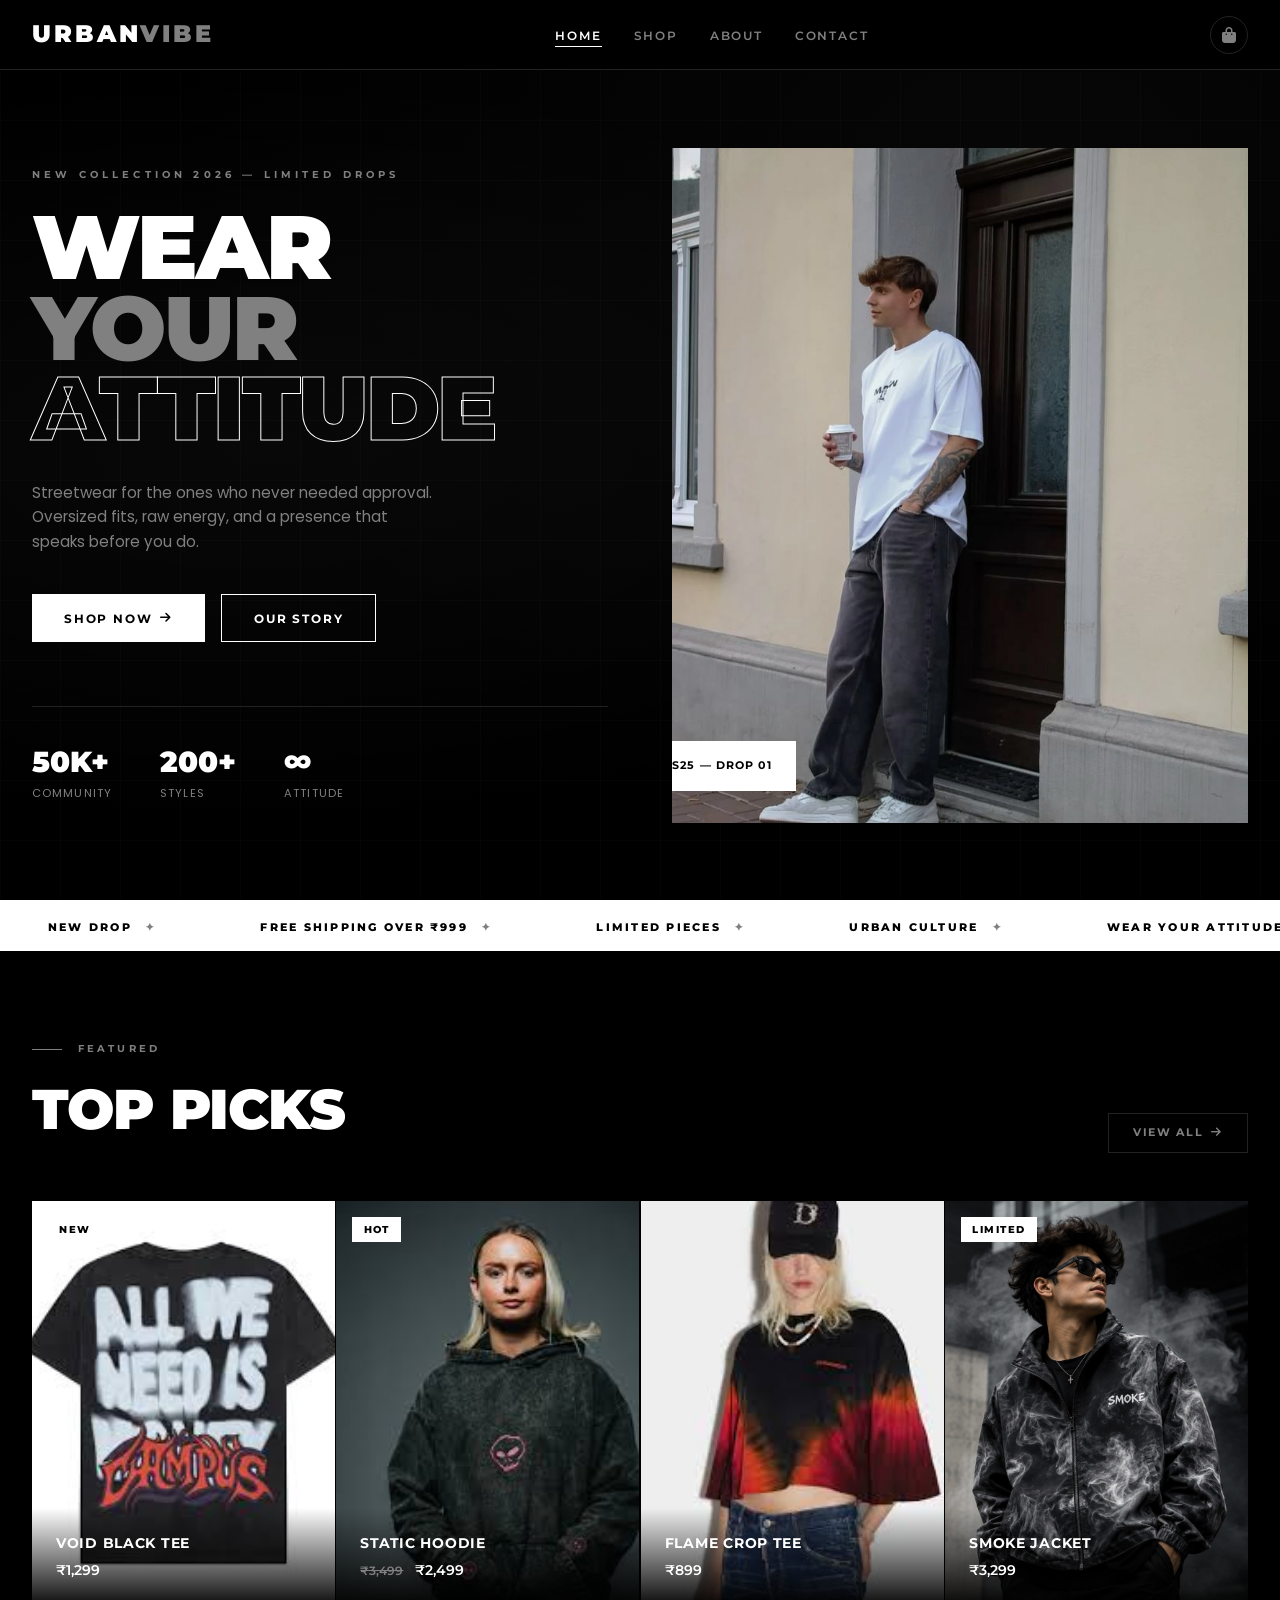
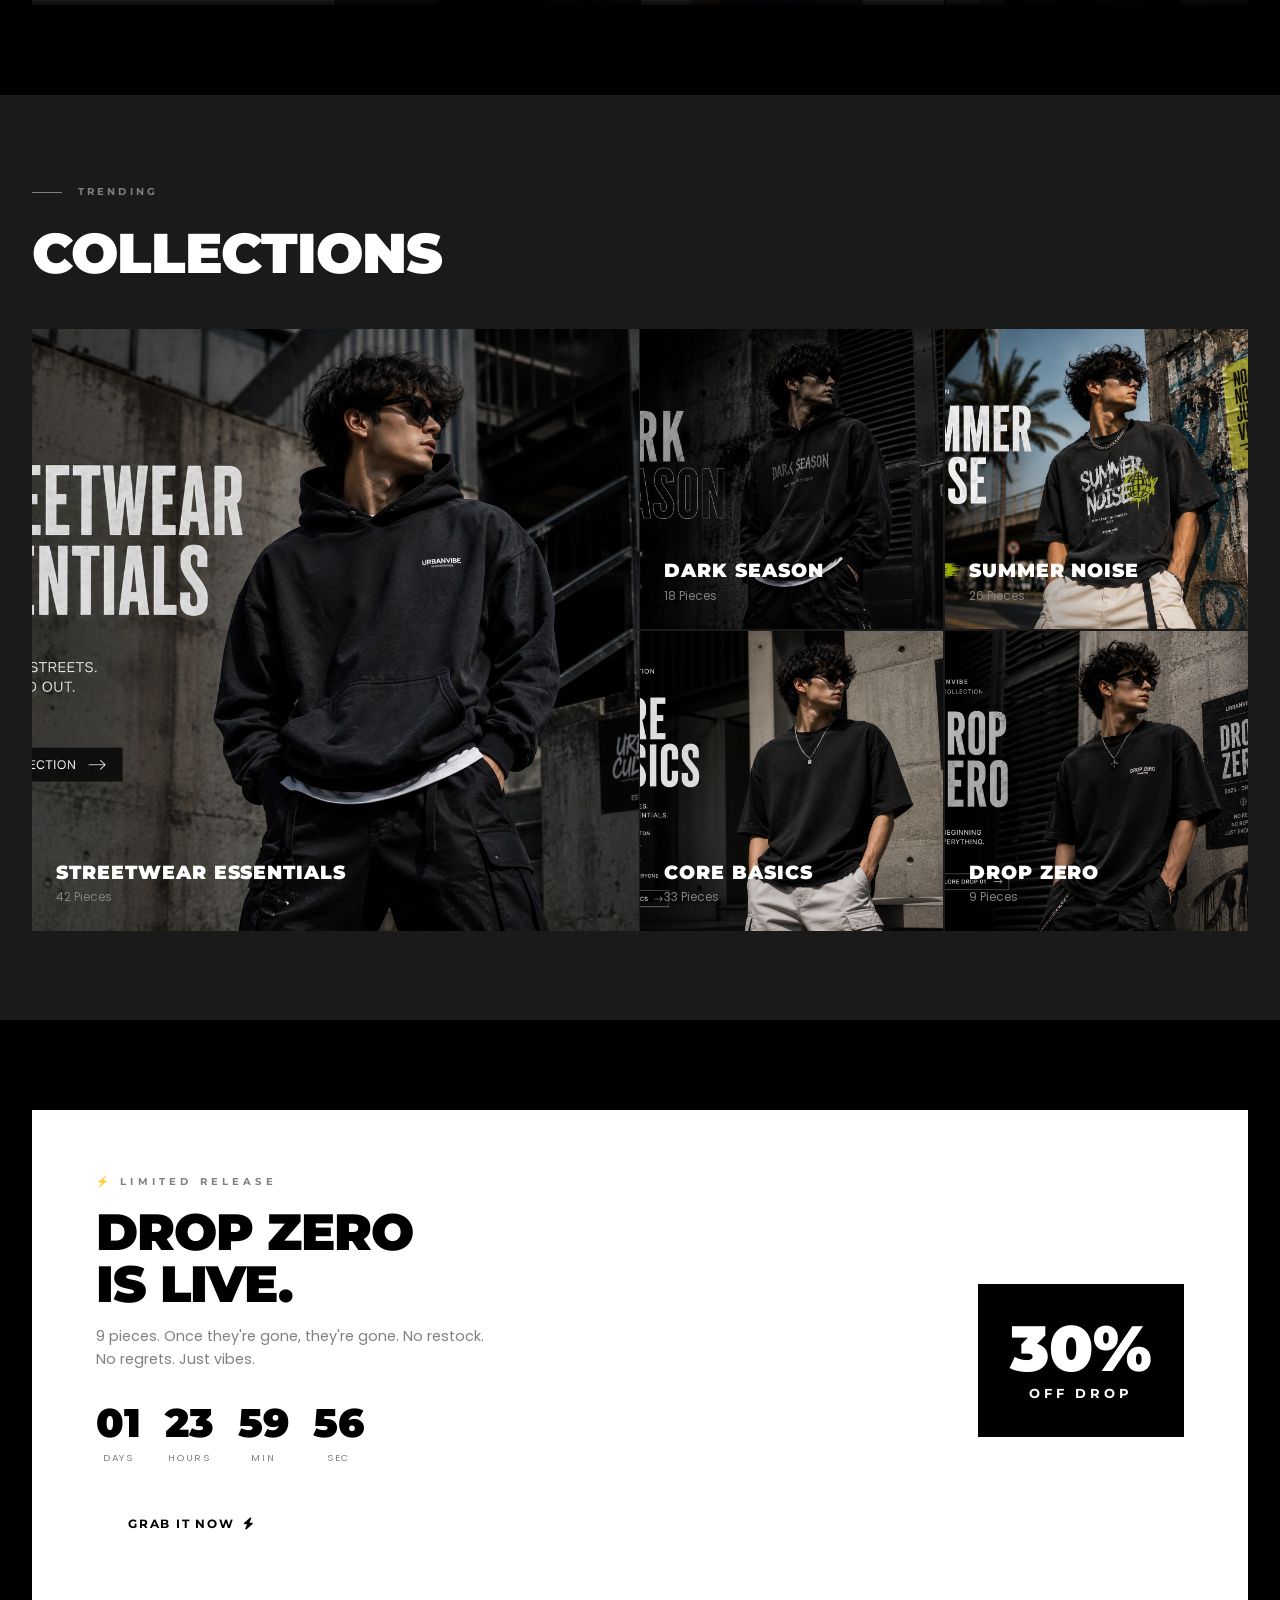
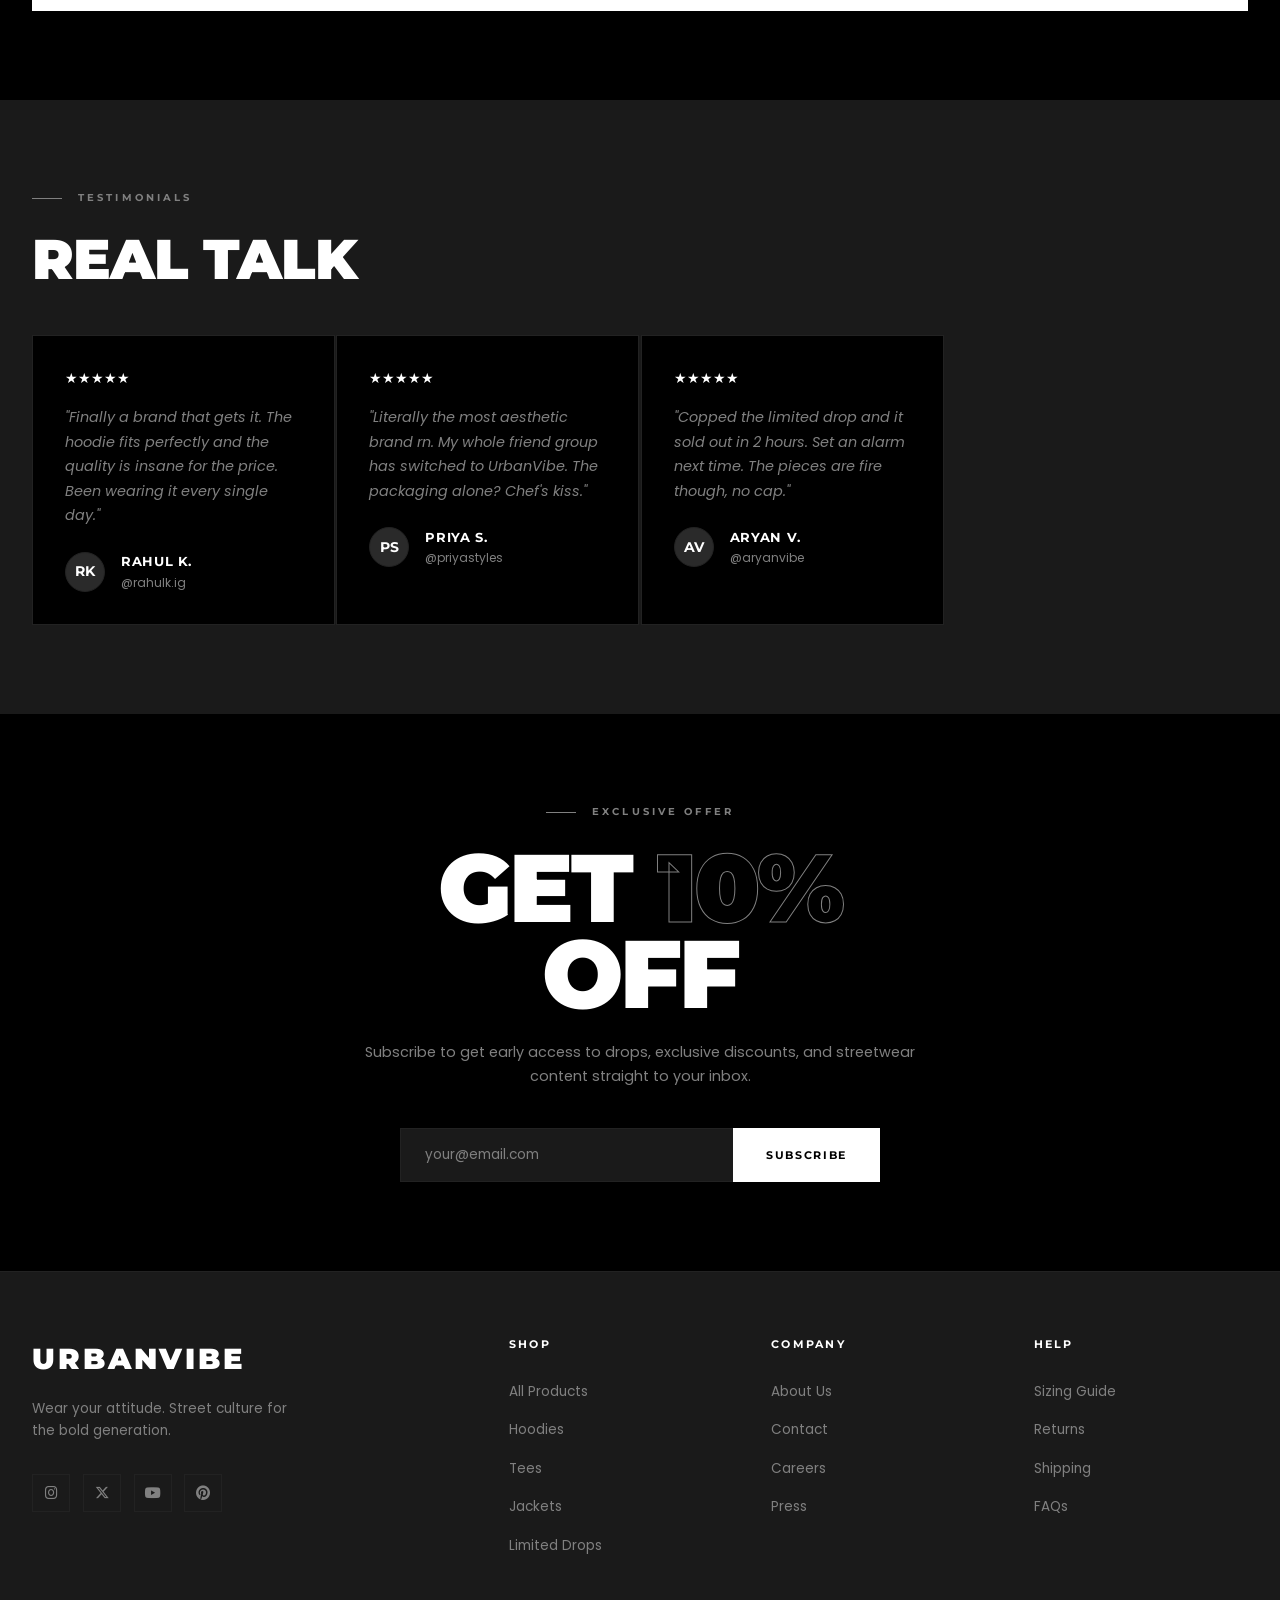
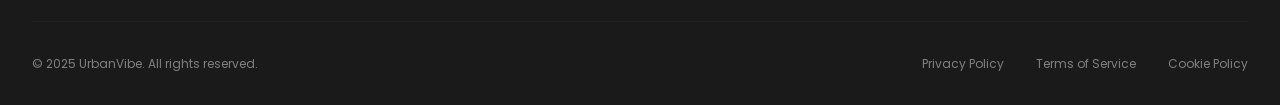
==== urbanvibe/index.html @ c398c1af "x" ====
<!DOCTYPE html>
<html lang="en">
<head>
  <meta name="google-site-verification" content="251duV6hJCGlpFXdQFcKEe-MqMDb0Ez8MfCVoisLwjo" />
  <meta charset="UTF-8" />
  <meta name="viewport" content="width=device-width, initial-scale=1.0" />
  <meta name="description" content="UrbanVibe – Bold streetwear for Gen Z. Shop the latest drops in hoodies, tees, and limited collections. Wear your attitude." />
  <meta name="keywords" content="streetwear, Gen Z fashion, Oversized fashion, korean fashion , affordable trendy outfit,Baggy cargo pants, college fashion, urban streetwear in India, clothing outlet in Delhi, affordable streetwear brands in India, best Gen Z fashion trends 2026, best streetwear outfits for college, streetwear essentials for men, streetwear fashion under 2000 college fashion, GenZ aesthetics, urban clothing, hoodies, tees, limited drops, UrbanVibe, Printed tshirts, " />
  <meta name="robots" content="index, follow" />
  <meta property="og:title" content="UrbanVibe | Trendy GenZ clothes and streetwear outfits" />
  <meta property="og:description" content="Discover oversized tees, hoodies, cargos, and aesthetic Gen Z streetwear styles at UrbanVibe." />
  <meta property="og:type" content="website" />
  <meta name="theme-color" content="#000000" />
  <title>UrbanVibe – Wear Your Attitude | Streetwear Brand</title>
  <link rel="icon" type="image/png" href="logo.png">
  <link rel="canonical" href="https://seo-1-racr.onrender.com/" />
  <link rel="stylesheet" href="css/style.css" />
  <link rel="stylesheet" href="https://cdnjs.cloudflare.com/ajax/libs/font-awesome/6.5.0/css/all.min.css" />
  <style>
    /* ── Hero image ── */
    .hero-right {
      position: relative;
      height: 75vh;
      opacity: 0;
      animation: fadeIn 1s forwards 0.5s;
      overflow: hidden;
    }
    .hero-right img {
      width: 100%;
      height: 100%;
      object-fit: cover;
      object-position: top center;
      display: block;
      filter: grayscale(15%);
    }

    /* ── Product cards ── */
    .product-card {
      position: relative;
      overflow: hidden;
      background: var(--light-grey);
      aspect-ratio: 3/4;
      cursor: pointer;
    }
    .product-card img {
      width: 100%;
      height: 100%;
      object-fit: cover;
      object-position: top center;
      display: block;
      transition: transform 0.6s ease;
    }
    .product-card:hover img {
      transform: scale(1.05);
    }

    /* ── Collection cards ── */
    .collection-item {
      position: relative;
      overflow: hidden;
      cursor: pointer;
    }
    .collection-bg {
      width: 100%;
      height: 100%;
      transition: transform 0.6s ease;
    }
    .collection-bg img {
      width: 100%;
      height: 100%;
      object-fit: cover;
      object-position: center;
      display: block;
    }
    .collection-item:hover .collection-bg {
      transform: scale(1.05);
    }
 </style>

<!-- Google tag (gtag.js) -->
<script async src="https://www.googletagmanager.com/gtag/js?id=G-Z274BZ7RNH"></script>
<script>
  window.dataLayer = window.dataLayer || [];
  function gtag(){dataLayer.push(arguments);}
  gtag('js', new Date());

  gtag('config', 'G-Z274BZ7RNH');
</script>

</head>
<body>

<!-- NAVBAR -->
<nav class="navbar" role="navigation" aria-label="Main navigation">
  <a href="index.html" class="nav-logo" aria-label="UrbanVibe Home">Urban<span>Vibe</span></a>
  <ul class="nav-links" role="list">
    <li><a href="index.html" aria-current="page">Home</a></li>
    <li><a href="pages/shop.html">Shop</a></li>
    <li><a href="pages/about.html">About</a></li>
    <li><a href="pages/contact.html">Contact</a></li>
  </ul>
  <div class="nav-actions">
    <a href="pages/cart.html" class="nav-icon" aria-label="Shopping cart">
      <i class="fa-solid fa-bag-shopping"></i>
      <span class="cart-count" style="display:none">0</span>
    </a>
    <button class="hamburger" aria-label="Toggle menu" aria-expanded="false">
      <span></span><span></span><span></span>
    </button>
  </div>
</nav>

<!-- MOBILE MENU -->
<div class="mobile-menu" role="dialog" aria-label="Mobile navigation">
  <a href="index.html">Home</a>
  <a href="pages/shop.html">Shop</a>
  <a href="pages/about.html">About</a>
  <a href="pages/contact.html">Contact</a>
  <a href="pages/cart.html">Cart</a>
</div>

<!-- HERO -->
<main>
<section class="hero" aria-label="Hero section">
  <div class="hero-bg"></div>
  <div class="hero-grid-overlay"></div>
  <div class="hero-content">
    <div class="hero-left">
      <p class="hero-eyebrow">New Collection 2026 — Limited Drops</p>
      <h1 class="hero-title">
        Wear<br>
        <span class="line-grey">Your</span><br>
        <span class="line-outline">Attitude</span>
      </h1>
      <p class="hero-desc">Streetwear for the ones who never needed approval. Oversized fits, raw energy, and a presence that speaks before you do.</p>
      <div class="hero-actions">
        <a href="pages/shop.html" class="btn btn-primary">Shop Now <i class="fa-solid fa-arrow-right"></i></a>
        <a href="pages/about.html" class="btn btn-outline">Our Story</a>
      </div>
      <div class="hero-stats">
        <div>
          <div class="stat-num">50K+</div>
          <div class="stat-label">Community</div>
        </div>
        <div>
          <div class="stat-num">200+</div>
          <div class="stat-label">Styles</div>
        </div>
        <div>
          <div class="stat-num">∞</div>
          <div class="stat-label">Attitude</div>
        </div>
      </div>
    </div>

    <!-- HERO IMAGE -->
    <div class="hero-right">
      <img
        src="Heroimage.jpg"
        alt="Young man in black streetwear outfit — UrbanVibe SS25 hero look"
        loading="eager"
        fetchpriority="high"
      />
      <div class="hero-tag">SS25 — Drop 01</div>
    </div>
  </div>
</section>

<!-- TICKER -->
<div class="ticker" aria-hidden="true">
  <div class="ticker-inner">
    <span class="ticker-item">New Drop <span class="ticker-dot">✦</span></span>
    <span class="ticker-item">Free Shipping Over ₹999 <span class="ticker-dot">✦</span></span>
    <span class="ticker-item">Limited Pieces <span class="ticker-dot">✦</span></span>
    <span class="ticker-item">Urban Culture <span class="ticker-dot">✦</span></span>
    <span class="ticker-item">Wear Your Attitude <span class="ticker-dot">✦</span></span>
    <span class="ticker-item">SS25 Collection Live <span class="ticker-dot">✦</span></span>
    <span class="ticker-item">New Drop <span class="ticker-dot">✦</span></span>
    <span class="ticker-item">Free Shipping Over ₹999 <span class="ticker-dot">✦</span></span>
    <span class="ticker-item">Limited Pieces <span class="ticker-dot">✦</span></span>
    <span class="ticker-item">Urban Culture <span class="ticker-dot">✦</span></span>
    <span class="ticker-item">Wear Your Attitude <span class="ticker-dot">✦</span></span>
    <span class="ticker-item">SS25 Collection Live <span class="ticker-dot">✦</span></span>
  </div>
</div>

<!-- FEATURED PRODUCTS -->
<section class="featured" aria-labelledby="featured-heading">
  <div class="featured-header reveal">
    <div>
      <div class="section-label">Featured</div>
      <h2 class="section-title" id="featured-heading">Top Picks</h2>
    </div>
    <a href="pages/shop.html" class="btn btn-ghost">View All <i class="fa-solid fa-arrow-right"></i></a>
  </div>

  <div class="products-grid">

    <article class="product-card reveal" data-id="uv-001" data-price="1299" data-emoji="🖤">
      <img
        src="void.jpg"
        alt="Void Black Tee – UrbanVibe oversized black t-shirt"
        loading="lazy"
      />
      <div class="product-badge">New</div>
      <div class="product-info">
        <div class="product-name">Void Black Tee</div>
        <div class="product-price"><span class="sale">₹1,299</span></div>
      </div>
      <div class="product-overlay">
        <button class="product-add-btn" aria-label="Add Void Black Tee to cart">Add to Cart</button>
      </div>
    </article>

    <article class="product-card reveal reveal-delay-1" data-id="uv-002" data-price="2499" data-emoji="⚡">
      <img
        src="Statichoodie.jpg"
        alt="Static Hoodie – UrbanVibe premium streetwear hoodie"
        loading="lazy"
      />
      <div class="product-badge">Hot</div>
      <div class="product-info">
        <div class="product-name">Static Hoodie</div>
        <div class="product-price">
          <span class="original">₹3,499</span>
          <span class="sale">₹2,499</span>
        </div>
      </div>
      <div class="product-overlay">
        <button class="product-add-btn" aria-label="Add Static Hoodie to cart">Add to Cart</button>
      </div>
    </article>

    <article class="product-card reveal reveal-delay-2" data-id="uv-003" data-price="899" data-emoji="🔥">
      <img
        src="flametees.jpg"
        alt="Flame Crop Tee – UrbanVibe Gen Z crop top"
        loading="lazy"
      />
      <div class="product-info">
        <div class="product-name">Flame Crop Tee</div>
        <div class="product-price"><span class="sale">₹899</span></div>
      </div>
      <div class="product-overlay">
        <button class="product-add-btn" aria-label="Add Flame Crop Tee to cart">Add to Cart</button>
      </div>
    </article>

    <article class="product-card reveal reveal-delay-3" data-id="uv-004" data-price="3299" data-emoji="🌫️">
      <img
        src="smokejacket.jpg"
        alt="Smoke Jacket – UrbanVibe limited oversized jacket"
        loading="lazy"
      />
      <div class="product-badge">Limited</div>
      <div class="product-info">
        <div class="product-name">Smoke Jacket</div>
        <div class="product-price"><span class="sale">₹3,299</span></div>
      </div>
      <div class="product-overlay">
        <button class="product-add-btn" aria-label="Add Smoke Jacket to cart">Add to Cart</button>
      </div>
    </article>

  </div>
</section>

<!-- COLLECTIONS -->
<section class="collections" aria-labelledby="collections-heading">
  <div class="collections-inner">
    <div class="reveal">
      <div class="section-label">Trending</div>
      <h2 class="section-title" id="collections-heading">Collections</h2>
    </div>
    <div class="collections-grid">

      <article class="collection-item reveal" aria-label="Streetwear Essentials collection">
        <div class="collection-bg">
          <img
            src="essentials.jpg"
            alt="Streetwear Essentials collection"
            loading="lazy"
          />
        </div>
        <div class="collection-info">
          <div class="collection-name">Streetwear Essentials</div>
          <div class="collection-count">42 Pieces</div>
        </div>
      </article>

      <article class="collection-item reveal reveal-delay-1" aria-label="Dark Season collection">
        <div class="collection-bg">
          <img
            src="darkseaeson.jpg"
            alt="Dark Season collection"
            loading="lazy"
          />
        </div>
        <div class="collection-info">
          <div class="collection-name">Dark Season</div>
          <div class="collection-count">18 Pieces</div>
        </div>
      </article>

      <article class="collection-item reveal reveal-delay-2" aria-label="Summer Noise collection">
        <div class="collection-bg">
          <img
            src="summer basics.jpg"
            alt="Summer Noise collection"
            loading="lazy"
          />
        </div>
        <div class="collection-info">
          <div class="collection-name">Summer Noise</div>
          <div class="collection-count">26 Pieces</div>
        </div>
      </article>

      <article class="collection-item reveal reveal-delay-1" aria-label="Core Basics collection">
        <div class="collection-bg">
          <img
            src="corebasics.jpg"
            alt="Core Basics collection"
            loading="lazy"
          />
        </div>
        <div class="collection-info">
          <div class="collection-name">Core Basics</div>
          <div class="collection-count">33 Pieces</div>
        </div>
      </article>

      <article class="collection-item reveal reveal-delay-2" aria-label="Drop Zero collection">
        <div class="collection-bg">
          <img
            src="dropzero.jpg"
            alt="Drop Zero limited collection"
            loading="lazy"
          />
        </div>
        <div class="collection-info">
          <div class="collection-name">Drop Zero</div>
          <div class="collection-count">9 Pieces</div>
        </div>
      </article>

    </div>
  </div>
</section>

<!-- LIMITED DROPS BANNER -->
<section class="drops-banner" aria-labelledby="drops-heading">
  <div class="drops-inner reveal">
    <div>
      <div class="drops-label">⚡ Limited Release</div>
      <h2 class="drops-title" id="drops-heading">Drop Zero<br>Is Live.</h2>
      <p class="drops-desc">9 pieces. Once they're gone, they're gone. No restock. No regrets. Just vibes.</p>
      <div class="countdown" aria-label="Countdown timer">
        <div class="countdown-block">
          <span class="countdown-num" data-d>02</span>
          <span class="countdown-unit">Days</span>
        </div>
        <div class="countdown-block">
          <span class="countdown-num" data-h>14</span>
          <span class="countdown-unit">Hours</span>
        </div>
        <div class="countdown-block">
          <span class="countdown-num" data-m>32</span>
          <span class="countdown-unit">Min</span>
        </div>
        <div class="countdown-block">
          <span class="countdown-num" data-s>09</span>
          <span class="countdown-unit">Sec</span>
        </div>
      </div>
      <a href="pages/shop.html" class="btn btn-primary" style="margin-top:2rem">Grab It Now <i class="fa-solid fa-bolt"></i></a>
    </div>
    <div class="drops-badge" aria-label="30% off sale">
      <span class="drops-percent">30%</span>
      <span class="drops-off">Off Drop</span>
    </div>
  </div>
</section>

<!-- REVIEWS -->
<section class="reviews" aria-labelledby="reviews-heading">
  <div class="reviews-inner">
    <div class="reveal">
      <div class="section-label">Testimonials</div>
      <h2 class="section-title" id="reviews-heading">Real Talk</h2>
    </div>
    <div class="reviews-grid">

      <article class="review-card reveal">
        <div class="stars" aria-label="5 out of 5 stars">★★★★★</div>
        <p class="review-text">"Finally a brand that gets it. The hoodie fits perfectly and the quality is insane for the price. Been wearing it every single day."</p>
        <div class="reviewer">
          <div class="reviewer-avatar">RK</div>
          <div>
            <div class="reviewer-name">Rahul K.</div>
            <div class="reviewer-handle">@rahulk.ig</div>
          </div>
        </div>
      </article>

      <article class="review-card reveal reveal-delay-1">
        <div class="stars" aria-label="5 out of 5 stars">★★★★★</div>
        <p class="review-text">"Literally the most aesthetic brand rn. My whole friend group has switched to UrbanVibe. The packaging alone? Chef's kiss."</p>
        <div class="reviewer">
          <div class="reviewer-avatar">PS</div>
          <div>
            <div class="reviewer-name">Priya S.</div>
            <div class="reviewer-handle">@priyastyles</div>
          </div>
        </div>
      </article>

      <article class="review-card reveal reveal-delay-2">
        <div class="stars" aria-label="5 out of 5 stars">★★★★★</div>
        <p class="review-text">"Copped the limited drop and it sold out in 2 hours. Set an alarm next time. The pieces are fire though, no cap."</p>
        <div class="reviewer">
          <div class="reviewer-avatar">AV</div>
          <div>
            <div class="reviewer-name">Aryan V.</div>
            <div class="reviewer-handle">@aryanvibe</div>
          </div>
        </div>
      </article>

    </div>
  </div>
</section>

<!-- EMAIL SIGNUP -->
<section class="email-signup" aria-labelledby="signup-heading">
  <div class="signup-inner reveal">
    <div class="section-label" style="justify-content:center">Exclusive Offer</div>
    <h2 class="signup-offer" id="signup-heading">Get <span class="off">10%</span> Off</h2>
    <p class="signup-desc">Subscribe to get early access to drops, exclusive discounts, and streetwear content straight to your inbox.</p>
    <form class="signup-form" novalidate aria-label="Email subscription form">
      <input type="email" class="signup-input" placeholder="your@email.com" aria-label="Email address" required />
      <button type="submit" class="signup-btn">Subscribe</button>
    </form>
  </div>
</section>
</main>

<!-- FOOTER -->
<footer role="contentinfo">
  <div class="footer-inner">
    <div class="footer-top">
      <div>
        <div class="footer-brand-name">UrbanVibe</div>
        <p class="footer-tagline">Wear your attitude. Street culture for the bold generation.</p>
        <div class="social-links" aria-label="Social media links">
          <a href="#" class="social-link" aria-label="Instagram"><i class="fa-brands fa-instagram"></i></a>
          <a href="#" class="social-link" aria-label="Twitter/X"><i class="fa-brands fa-x-twitter"></i></a>
          <a href="#" class="social-link" aria-label="YouTube"><i class="fa-brands fa-youtube"></i></a>
          <a href="#" class="social-link" aria-label="Pinterest"><i class="fa-brands fa-pinterest"></i></a>
        </div>
      </div>
      <div>
        <div class="footer-heading">Shop</div>
        <ul class="footer-links">
          <li><a href="pages/shop.html">All Products</a></li>
          <li><a href="pages/shop.html">Hoodies</a></li>
          <li><a href="pages/shop.html">Tees</a></li>
          <li><a href="pages/shop.html">Jackets</a></li>
          <li><a href="pages/shop.html">Limited Drops</a></li>
        </ul>
      </div>
      <div>
        <div class="footer-heading">Company</div>
        <ul class="footer-links">
          <li><a href="pages/about.html">About Us</a></li>
          <li><a href="pages/contact.html">Contact</a></li>
          <li><a href="#">Careers</a></li>
          <li><a href="#">Press</a></li>
        </ul>
      </div>
      <div>
        <div class="footer-heading">Help</div>
        <ul class="footer-links">
          <li><a href="#">Sizing Guide</a></li>
          <li><a href="#">Returns</a></li>
          <li><a href="#">Shipping</a></li>
          <li><a href="#">FAQs</a></li>
        </ul>
      </div>
    </div>
    <div class="footer-bottom">
      <span class="footer-copy">© 2025 UrbanVibe. All rights reserved.</span>
      <nav class="footer-legal" aria-label="Legal links">
        <a href="#">Privacy Policy</a>
        <a href="#">Terms of Service</a>
        <a href="#">Cookie Policy</a>
      </nav>
    </div>
  </div>
</footer>

<script src="js/main.js"></script>

</body>
</html>
---- urbanvibe/css/style.css ----
/* ===== URBANVIBE - GLOBAL STYLES ===== */
@import url('https://fonts.googleapis.com/css2?family=Montserrat:wght@300;400;500;600;700;800;900&family=Poppins:wght@300;400;500;600;700&display=swap');

:root {
  --black: #000000;
  --white: #FFFFFF;
  --grey: #808080;
  --light-grey: #1a1a1a;
  --mid-grey: #2a2a2a;
  --border: #222222;
  --accent: #FFFFFF;
  --font-main: 'Montserrat', sans-serif;
  --font-body: 'Poppins', sans-serif;
  --transition: 0.3s cubic-bezier(0.25, 0.46, 0.45, 0.94);
  --transition-fast: 0.15s ease;

  /* Responsive spacing scale */
  --space-xs: clamp(0.5rem, 1vw, 0.75rem);
  --space-sm: clamp(0.75rem, 2vw, 1.25rem);
  --space-md: clamp(1rem, 3vw, 2rem);
  --space-lg: clamp(2rem, 5vw, 4rem);
  --space-xl: clamp(3rem, 7vw, 6rem);

  /* Responsive container padding */
  --container-pad: clamp(1rem, 4vw, 2rem);
}

*, *::before, *::after { box-sizing: border-box; margin: 0; padding: 0; }

html { scroll-behavior: smooth; font-size: 16px; }

body {
  background: var(--black);
  color: var(--white);
  font-family: var(--font-body);
  line-height: 1.6;
  overflow-x: hidden;
  -webkit-font-smoothing: antialiased;
}

a { text-decoration: none; color: inherit; }
img { max-width: 100%; display: block; }
ul { list-style: none; }
button { cursor: pointer; border: none; background: none; font-family: inherit; }

/* ===== SCROLLBAR ===== */
::-webkit-scrollbar { width: 4px; }
::-webkit-scrollbar-track { background: var(--black); }
::-webkit-scrollbar-thumb { background: var(--grey); border-radius: 2px; }

/* ===== SELECTION ===== */
::selection { background: var(--white); color: var(--black); }

/* ===== NAVBAR ===== */
.navbar {
  position: fixed;
  top: 0; left: 0; right: 0;
  z-index: 1000;
  padding: 0 var(--container-pad);
  height: 70px;
  display: flex;
  align-items: center;
  justify-content: space-between;
  background: rgba(0,0,0,0.92);
  backdrop-filter: blur(20px);
  border-bottom: 1px solid var(--border);
  transition: var(--transition);
}

.navbar.scrolled {
  background: rgba(0,0,0,0.98);
  box-shadow: 0 2px 30px rgba(0,0,0,0.8);
}

.nav-logo {
  font-family: var(--font-main);
  font-weight: 900;
  font-size: clamp(1.1rem, 3vw, 1.5rem);
  letter-spacing: 0.12em;
  text-transform: uppercase;
  color: var(--white);
}

.nav-logo span { color: var(--grey); }

.nav-links {
  display: flex;
  align-items: center;
  gap: clamp(1rem, 2.5vw, 2rem);
}

.nav-links a {
  font-family: var(--font-main);
  font-weight: 600;
  font-size: 0.75rem;
  letter-spacing: 0.15em;
  text-transform: uppercase;
  color: var(--grey);
  transition: color var(--transition-fast);
  position: relative;
  white-space: nowrap;
}

.nav-links a::after {
  content: '';
  position: absolute;
  bottom: -4px; left: 0;
  width: 0; height: 1px;
  background: var(--white);
  transition: width var(--transition);
}

.nav-links a:hover, .nav-links a.active { color: var(--white); }
.nav-links a:hover::after, .nav-links a.active::after { width: 100%; }

.nav-actions {
  display: flex;
  align-items: center;
  gap: clamp(0.6rem, 1.5vw, 1.2rem);
}

.nav-icon {
  display: flex;
  align-items: center;
  justify-content: center;
  width: 38px; height: 38px;
  border: 1px solid var(--border);
  border-radius: 50%;
  color: var(--grey);
  font-size: 1rem;
  transition: all var(--transition-fast);
  position: relative;
}

.nav-icon:hover { border-color: var(--white); color: var(--white); }

.cart-count {
  position: absolute;
  top: -4px; right: -4px;
  width: 16px; height: 16px;
  background: var(--white);
  color: var(--black);
  border-radius: 50%;
  font-size: 0.6rem;
  font-weight: 800;
  display: flex;
  align-items: center;
  justify-content: center;
  font-family: var(--font-main);
}

.hamburger {
  display: none;
  flex-direction: column;
  gap: 5px;
  padding: 8px;
  cursor: pointer;
}

.hamburger span {
  display: block;
  width: 22px; height: 1.5px;
  background: var(--white);
  transition: var(--transition);
}

/* ===== MOBILE MENU ===== */
.mobile-menu {
  position: fixed;
  top: 70px; left: 0; right: 0; bottom: 0;
  background: var(--black);
  z-index: 999;
  padding: 3rem var(--container-pad);
  display: flex;
  flex-direction: column;
  gap: 2rem;
  transform: translateX(-100%);
  transition: transform var(--transition);
  overflow-y: auto;
}

.mobile-menu.open { transform: translateX(0); }

.mobile-menu a {
  font-family: var(--font-main);
  font-weight: 700;
  font-size: clamp(1.4rem, 6vw, 2rem);
  text-transform: uppercase;
  letter-spacing: 0.05em;
  color: var(--white);
  border-bottom: 1px solid var(--border);
  padding-bottom: 1rem;
  display: block;
}

/* ===== BUTTONS ===== */
.btn {
  display: inline-flex;
  align-items: center;
  gap: 0.5rem;
  padding: clamp(0.65rem, 2vw, 0.85rem) clamp(1.2rem, 3vw, 2rem);
  font-family: var(--font-main);
  font-weight: 700;
  font-size: 0.75rem;
  letter-spacing: 0.15em;
  text-transform: uppercase;
  transition: all var(--transition);
  cursor: pointer;
  border: none;
}

.btn-primary {
  background: var(--white);
  color: var(--black);
}

.btn-primary:hover {
  background: var(--grey);
  color: var(--white);
  transform: translateY(-2px);
  box-shadow: 0 8px 25px rgba(255,255,255,0.15);
}

.btn-outline {
  background: transparent;
  color: var(--white);
  border: 1px solid var(--white);
}

.btn-outline:hover {
  background: var(--white);
  color: var(--black);
  transform: translateY(-2px);
}

.btn-ghost {
  background: transparent;
  color: var(--grey);
  border: 1px solid var(--border);
  padding: 0.65rem 1.5rem;
  font-size: 0.7rem;
}

.btn-ghost:hover { color: var(--white); border-color: var(--white); }

/* ===== SECTION LABELS ===== */
.section-label {
  font-family: var(--font-main);
  font-weight: 700;
  font-size: 0.65rem;
  letter-spacing: 0.3em;
  text-transform: uppercase;
  color: var(--grey);
  display: flex;
  align-items: center;
  gap: 1rem;
  margin-bottom: 1.5rem;
}

.section-label::before {
  content: '';
  width: 30px; height: 1px;
  background: var(--grey);
}

.section-title {
  font-family: var(--font-main);
  font-weight: 900;
  font-size: clamp(1.8rem, 5vw, 3.5rem);
  text-transform: uppercase;
  letter-spacing: -0.02em;
  line-height: 1;
  margin-bottom: 1rem;
}

/* ===== HERO SECTION ===== */
.hero {
  min-height: 100vh;
  min-height: 100svh; /* safe area on mobile */
  display: flex;
  align-items: center;
  position: relative;
  overflow: hidden;
  padding-top: 70px;
}

.hero-bg {
  position: absolute;
  inset: 0;
  background:
    radial-gradient(ellipse at 20% 50%, rgba(255,255,255,0.03) 0%, transparent 60%),
    radial-gradient(ellipse at 80% 20%, rgba(128,128,128,0.05) 0%, transparent 60%),
    var(--black);
}

.hero-grid-overlay {
  position: absolute;
  inset: 0;
  background-image:
    linear-gradient(rgba(255,255,255,0.015) 1px, transparent 1px),
    linear-gradient(90deg, rgba(255,255,255,0.015) 1px, transparent 1px);
  background-size: 60px 60px;
}

.hero-content {
  position: relative;
  z-index: 2;
  max-width: 1400px;
  margin: 0 auto;
  padding: 0 var(--container-pad);
  width: 100%;
  display: grid;
  grid-template-columns: 1fr 1fr;
  gap: clamp(2rem, 5vw, 4rem);
  align-items: center;
}

.hero-left { padding: clamp(1rem, 3vw, 2rem) 0; }

.hero-eyebrow {
  font-family: var(--font-main);
  font-weight: 700;
  font-size: 0.65rem;
  letter-spacing: 0.4em;
  text-transform: uppercase;
  color: var(--grey);
  margin-bottom: 1.5rem;
  opacity: 0;
  animation: fadeUp 0.8s forwards 0.2s;
}

.hero-title {
  font-family: var(--font-main);
  font-weight: 900;
  font-size: clamp(2.8rem, 7vw, 7rem);
  text-transform: uppercase;
  line-height: 0.9;
  letter-spacing: -0.03em;
  margin-bottom: clamp(1.2rem, 3vw, 2rem);
  opacity: 0;
  animation: fadeUp 0.8s forwards 0.4s;
}

.hero-title .line-grey { color: var(--grey); }
.hero-title .line-outline {
  -webkit-text-stroke: 1px var(--white);
  color: transparent;
}

.hero-desc {
  font-size: clamp(0.85rem, 2vw, 0.95rem);
  color: var(--grey);
  max-width: 400px;
  margin-bottom: clamp(1.5rem, 4vw, 2.5rem);
  opacity: 0;
  animation: fadeUp 0.8s forwards 0.6s;
}

.hero-actions {
  display: flex;
  gap: 1rem;
  flex-wrap: wrap;
  opacity: 0;
  animation: fadeUp 0.8s forwards 0.8s;
}

.hero-stats {
  display: flex;
  gap: clamp(1.5rem, 4vw, 3rem);
  margin-top: clamp(2rem, 5vw, 4rem);
  padding-top: 2rem;
  border-top: 1px solid var(--border);
  opacity: 0;
  animation: fadeUp 0.8s forwards 1s;
  flex-wrap: wrap;
}

.stat-num {
  font-family: var(--font-main);
  font-weight: 900;
  font-size: clamp(1.3rem, 3vw, 1.8rem);
  color: var(--white);
}

.stat-label {
  font-size: 0.7rem;
  color: var(--grey);
  text-transform: uppercase;
  letter-spacing: 0.1em;
}

.hero-right {
  position: relative;
  height: 75vh;
  opacity: 0;
  animation: fadeIn 1s forwards 0.5s;
}

.hero-img-main {
  width: 100%;
  height: 100%;
  object-fit: cover;
  filter: grayscale(20%);
}

.hero-img-placeholder {
  width: 100%;
  height: 100%;
  background: var(--light-grey);
  display: flex;
  align-items: center;
  justify-content: center;
  flex-direction: column;
  gap: 1rem;
  border: 1px solid var(--border);
}

.hero-tag {
  position: absolute;
  bottom: 2rem; left: -2rem;
  background: var(--white);
  color: var(--black);
  padding: 1rem 1.5rem;
  font-family: var(--font-main);
  font-weight: 700;
  font-size: 0.7rem;
  letter-spacing: 0.1em;
  text-transform: uppercase;
  animation: slideInLeft 0.8s forwards 1.2s;
  opacity: 0;
}

/* ===== TICKER ===== */
.ticker {
  background: var(--white);
  color: var(--black);
  padding: 0.8rem 0;
  overflow: hidden;
  white-space: nowrap;
}

.ticker-inner {
  display: inline-flex;
  animation: ticker 20s linear infinite;
}

.ticker-item {
  font-family: var(--font-main);
  font-weight: 800;
  font-size: 0.7rem;
  letter-spacing: 0.2em;
  text-transform: uppercase;
  padding: 0 clamp(1.5rem, 4vw, 3rem);
}

.ticker-dot {
  color: var(--grey);
  padding: 0 0.5rem;
}

/* ===== FEATURED PRODUCTS ===== */
.featured {
  padding: var(--space-xl) var(--container-pad);
  max-width: 1400px;
  margin: 0 auto;
}

.featured-header {
  display: flex;
  align-items: flex-end;
  justify-content: space-between;
  margin-bottom: clamp(1.5rem, 4vw, 3rem);
  flex-wrap: wrap;
  gap: 1rem;
}

.products-grid {
  display: grid;
  grid-template-columns: repeat(auto-fill, minmax(min(280px, 100%), 1fr));
  gap: 1.5px;
}

.product-card {
  position: relative;
  overflow: hidden;
  background: var(--light-grey);
  aspect-ratio: 3/4;
  cursor: pointer;
}

.product-img {
  width: 100%;
  height: 100%;
  object-fit: cover;
  transition: transform 0.6s ease;
}

.product-placeholder {
  width: 100%;
  height: 100%;
  background: var(--light-grey);
  display: flex;
  align-items: center;
  justify-content: center;
  flex-direction: column;
  gap: 0.5rem;
  color: var(--grey);
  font-size: 2rem;
  transition: transform 0.6s ease;
}

.product-card:hover .product-img,
.product-card:hover .product-placeholder { transform: scale(1.05); }

.product-overlay {
  position: absolute;
  inset: 0;
  background: linear-gradient(to top, rgba(0,0,0,0.9) 0%, transparent 60%);
  opacity: 0;
  transition: opacity var(--transition);
  display: flex;
  align-items: flex-end;
  padding: 1.5rem;
}

.product-card:hover .product-overlay { opacity: 1; }

.product-info {
  position: absolute;
  bottom: 0; left: 0; right: 0;
  padding: clamp(1rem, 3vw, 1.5rem);
  background: linear-gradient(to top, rgba(0,0,0,0.95), transparent);
}

.product-name {
  font-family: var(--font-main);
  font-weight: 700;
  font-size: clamp(0.75rem, 2vw, 0.9rem);
  letter-spacing: 0.05em;
  text-transform: uppercase;
  margin-bottom: 0.3rem;
}

.product-price {
  font-family: var(--font-main);
  font-weight: 600;
  font-size: 0.85rem;
  color: var(--grey);
}

.product-price .original {
  text-decoration: line-through;
  margin-right: 0.5rem;
  font-size: 0.75rem;
}

.product-price .sale { color: var(--white); }

.product-badge {
  position: absolute;
  top: 1rem; left: 1rem;
  background: var(--white);
  color: var(--black);
  font-family: var(--font-main);
  font-weight: 800;
  font-size: 0.6rem;
  letter-spacing: 0.15em;
  text-transform: uppercase;
  padding: 0.3rem 0.7rem;
}

.product-add-btn {
  width: 100%;
  padding: 0.8rem;
  background: var(--white);
  color: var(--black);
  font-family: var(--font-main);
  font-weight: 700;
  font-size: 0.7rem;
  letter-spacing: 0.15em;
  text-transform: uppercase;
  transition: all var(--transition-fast);
}

.product-add-btn:hover { background: var(--grey); color: var(--white); }

/* ===== COLLECTIONS ===== */
.collections {
  padding: var(--space-xl) var(--container-pad);
  background: var(--light-grey);
}

.collections-inner {
  max-width: 1400px;
  margin: 0 auto;
}

.collections-grid {
  display: grid;
  grid-template-columns: 2fr 1fr 1fr;
  grid-template-rows: 300px 300px;
  gap: 1.5px;
  margin-top: clamp(1.5rem, 4vw, 3rem);
}

.collection-item {
  position: relative;
  overflow: hidden;
  cursor: pointer;
}

.collection-item:first-child {
  grid-row: 1 / 3;
}

.collection-bg {
  width: 100%;
  height: 100%;
  background: var(--mid-grey);
  transition: transform 0.6s ease;
  display: flex;
  align-items: center;
  justify-content: center;
  font-size: 3rem;
  color: var(--border);
}

.collection-item:hover .collection-bg { transform: scale(1.05); }

.collection-info {
  position: absolute;
  bottom: 1.5rem; left: 1.5rem;
}

.collection-name {
  font-family: var(--font-main);
  font-weight: 900;
  font-size: clamp(1rem, 2.5vw, 1.2rem);
  text-transform: uppercase;
  letter-spacing: 0.05em;
}

.collection-count {
  font-size: 0.75rem;
  color: var(--grey);
}

/* ===== DROPS BANNER ===== */
.drops-banner {
  padding: var(--space-xl) var(--container-pad);
  max-width: 1400px;
  margin: 0 auto;
}

.drops-inner {
  background: var(--white);
  color: var(--black);
  padding: clamp(2rem, 5vw, 4rem);
  display: grid;
  grid-template-columns: 1fr auto;
  gap: clamp(1.5rem, 4vw, 3rem);
  align-items: center;
}

.drops-label {
  font-family: var(--font-main);
  font-weight: 700;
  font-size: 0.65rem;
  letter-spacing: 0.4em;
  text-transform: uppercase;
  color: var(--grey);
  margin-bottom: 1rem;
}

.drops-title {
  font-family: var(--font-main);
  font-weight: 900;
  font-size: clamp(1.6rem, 4vw, 3.5rem);
  text-transform: uppercase;
  line-height: 1;
  letter-spacing: -0.02em;
  margin-bottom: 1rem;
}

.drops-desc {
  font-size: clamp(0.8rem, 2vw, 0.9rem);
  color: var(--grey);
  max-width: 400px;
}

.countdown {
  display: flex;
  gap: clamp(0.8rem, 2vw, 1.5rem);
  margin-top: 2rem;
  flex-wrap: wrap;
}

.countdown-block {
  text-align: center;
}

.countdown-num {
  font-family: var(--font-main);
  font-weight: 900;
  font-size: clamp(1.6rem, 4vw, 2.5rem);
  line-height: 1;
  display: block;
}

.countdown-unit {
  font-size: 0.6rem;
  letter-spacing: 0.2em;
  text-transform: uppercase;
  color: var(--grey);
}

.drops-badge {
  background: var(--black);
  color: var(--white);
  padding: clamp(1rem, 3vw, 2rem);
  text-align: center;
  min-width: clamp(120px, 15vw, 180px);
}

.drops-percent {
  font-family: var(--font-main);
  font-weight: 900;
  font-size: clamp(2.5rem, 6vw, 4rem);
  line-height: 1;
  display: block;
}

.drops-off {
  font-family: var(--font-main);
  font-weight: 700;
  font-size: 0.8rem;
  letter-spacing: 0.3em;
  text-transform: uppercase;
}

/* ===== REVIEWS ===== */
.reviews {
  padding: var(--space-xl) var(--container-pad);
  background: var(--light-grey);
}

.reviews-inner {
  max-width: 1400px;
  margin: 0 auto;
}

.reviews-grid {
  display: grid;
  grid-template-columns: repeat(auto-fill, minmax(min(300px, 100%), 1fr));
  gap: 1.5px;
  margin-top: clamp(1.5rem, 4vw, 3rem);
}

.review-card {
  background: var(--black);
  padding: clamp(1.2rem, 3vw, 2rem);
  border: 1px solid var(--border);
  transition: border-color var(--transition);
}

.review-card:hover { border-color: var(--grey); }

.stars {
  display: flex;
  gap: 3px;
  margin-bottom: 1rem;
  color: var(--white);
  font-size: 0.85rem;
}

.review-text {
  font-size: clamp(0.8rem, 2vw, 0.9rem);
  color: var(--grey);
  line-height: 1.7;
  margin-bottom: 1.5rem;
  font-style: italic;
}

.reviewer {
  display: flex;
  align-items: center;
  gap: 1rem;
}

.reviewer-avatar {
  width: 40px; height: 40px;
  border-radius: 50%;
  background: var(--mid-grey);
  display: flex;
  align-items: center;
  justify-content: center;
  font-family: var(--font-main);
  font-weight: 700;
  font-size: 0.85rem;
  border: 1px solid var(--border);
  flex-shrink: 0;
}

.reviewer-name {
  font-family: var(--font-main);
  font-weight: 700;
  font-size: 0.8rem;
  text-transform: uppercase;
  letter-spacing: 0.05em;
}

.reviewer-handle { font-size: 0.75rem; color: var(--grey); }

/* ===== EMAIL SIGNUP ===== */
.email-signup {
  padding: var(--space-xl) var(--container-pad);
  max-width: 1400px;
  margin: 0 auto;
  text-align: center;
}

.signup-inner {
  max-width: 600px;
  margin: 0 auto;
}

.signup-offer {
  font-family: var(--font-main);
  font-weight: 900;
  font-size: clamp(2.5rem, 8vw, 6rem);
  text-transform: uppercase;
  line-height: 0.9;
  letter-spacing: -0.03em;
  margin-bottom: 1.5rem;
}

.signup-offer .off { color: var(--grey); -webkit-text-stroke: 1px var(--grey); color: transparent; }

.signup-desc {
  color: var(--grey);
  margin-bottom: clamp(1.5rem, 4vw, 2.5rem);
  font-size: clamp(0.8rem, 2vw, 0.9rem);
}

.signup-form {
  display: flex;
  gap: 0;
  max-width: 480px;
  margin: 0 auto;
}

.signup-input {
  flex: 1;
  padding: clamp(0.75rem, 2vw, 1rem) clamp(0.9rem, 2.5vw, 1.5rem);
  background: var(--light-grey);
  border: 1px solid var(--border);
  border-right: none;
  color: var(--white);
  font-family: var(--font-body);
  font-size: 0.85rem;
  outline: none;
  transition: border-color var(--transition-fast);
  min-width: 0; /* prevents flex overflow */
}

.signup-input::placeholder { color: var(--grey); }
.signup-input:focus { border-color: var(--grey); }

.signup-btn {
  padding: clamp(0.75rem, 2vw, 1rem) clamp(1rem, 3vw, 2rem);
  background: var(--white);
  color: var(--black);
  font-family: var(--font-main);
  font-weight: 700;
  font-size: 0.7rem;
  letter-spacing: 0.15em;
  text-transform: uppercase;
  transition: all var(--transition-fast);
  border: 1px solid var(--white);
  white-space: nowrap;
  flex-shrink: 0;
}

.signup-btn:hover { background: transparent; color: var(--white); }

/* ===== FOOTER ===== */
footer {
  background: var(--light-grey);
  border-top: 1px solid var(--border);
  padding: clamp(2rem, 5vw, 4rem) var(--container-pad) 2rem;
}

.footer-inner {
  max-width: 1400px;
  margin: 0 auto;
}

.footer-top {
  display: grid;
  grid-template-columns: 2fr 1fr 1fr 1fr;
  gap: clamp(1.5rem, 4vw, 3rem);
  margin-bottom: clamp(2rem, 5vw, 4rem);
}

.footer-brand-name {
  font-family: var(--font-main);
  font-weight: 900;
  font-size: clamp(1.3rem, 3vw, 1.8rem);
  text-transform: uppercase;
  letter-spacing: 0.1em;
  margin-bottom: 1rem;
}

.footer-tagline {
  color: var(--grey);
  font-size: 0.85rem;
  margin-bottom: 2rem;
  max-width: 260px;
}

.social-links {
  display: flex;
  gap: 0.8rem;
  flex-wrap: wrap;
}

.social-link {
  width: 38px; height: 38px;
  border: 1px solid var(--border);
  display: flex;
  align-items: center;
  justify-content: center;
  font-size: 0.9rem;
  color: var(--grey);
  transition: all var(--transition-fast);
  flex-shrink: 0;
}

.social-link:hover { border-color: var(--white); color: var(--white); }

.footer-heading {
  font-family: var(--font-main);
  font-weight: 700;
  font-size: 0.7rem;
  letter-spacing: 0.2em;
  text-transform: uppercase;
  color: var(--white);
  margin-bottom: 1.5rem;
}

.footer-links {
  display: flex;
  flex-direction: column;
  gap: 0.8rem;
}

.footer-links a {
  font-size: 0.85rem;
  color: var(--grey);
  transition: color var(--transition-fast);
}

.footer-links a:hover { color: var(--white); }

.footer-bottom {
  display: flex;
  align-items: center;
  justify-content: space-between;
  padding-top: 2rem;
  border-top: 1px solid var(--border);
  flex-wrap: wrap;
  gap: 1rem;
}

.footer-copy {
  font-size: 0.75rem;
  color: var(--grey);
}

.footer-legal {
  display: flex;
  gap: clamp(1rem, 3vw, 2rem);
  flex-wrap: wrap;
}

.footer-legal a {
  font-size: 0.75rem;
  color: var(--grey);
  transition: color var(--transition-fast);
}

.footer-legal a:hover { color: var(--white); }

/* ===== PAGE HERO ===== */
.page-hero {
  padding: clamp(6rem, 12vw, 10rem) var(--container-pad) clamp(2rem, 5vw, 4rem);
  max-width: 1400px;
  margin: 0 auto;
}

.page-hero-title {
  font-family: var(--font-main);
  font-weight: 900;
  font-size: clamp(2.5rem, 8vw, 7rem);
  text-transform: uppercase;
  letter-spacing: -0.03em;
  line-height: 0.9;
}

.page-hero-sub {
  color: var(--grey);
  margin-top: 1.5rem;
  font-size: clamp(0.85rem, 2vw, 0.95rem);
  max-width: 500px;
}

/* ===== SHOP PAGE ===== */
.shop-layout {
  max-width: 1400px;
  margin: 0 auto;
  padding: 2rem var(--container-pad);
  display: grid;
  grid-template-columns: 240px 1fr;
  gap: 3rem;
}

.filters h3 {
  font-family: var(--font-main);
  font-weight: 700;
  font-size: 0.7rem;
  letter-spacing: 0.2em;
  text-transform: uppercase;
  margin-bottom: 1rem;
  color: var(--grey);
}

.filter-group { margin-bottom: 2.5rem; }

.filter-options {
  display: flex;
  flex-direction: column;
  gap: 0.6rem;
}

.filter-option {
  display: flex;
  align-items: center;
  gap: 0.8rem;
  font-size: 0.85rem;
  color: var(--grey);
  cursor: pointer;
  transition: color var(--transition-fast);
}

.filter-option:hover { color: var(--white); }

.filter-option input[type="checkbox"] {
  width: 14px; height: 14px;
  accent-color: var(--white);
}

.shop-top {
  display: flex;
  align-items: center;
  justify-content: space-between;
  margin-bottom: 2rem;
  flex-wrap: wrap;
  gap: 1rem;
}

.sort-select {
  background: var(--light-grey);
  border: 1px solid var(--border);
  color: var(--white);
  padding: 0.6rem 1rem;
  font-family: var(--font-body);
  font-size: 0.8rem;
  outline: none;
  cursor: pointer;
}

/* Mobile filter toggle (hidden by default, shown on mobile) */
.filter-toggle {
  display: none;
  align-items: center;
  gap: 0.5rem;
  font-family: var(--font-main);
  font-weight: 700;
  font-size: 0.7rem;
  letter-spacing: 0.15em;
  text-transform: uppercase;
  color: var(--white);
  border: 1px solid var(--border);
  padding: 0.6rem 1.2rem;
  background: none;
  cursor: pointer;
  transition: border-color var(--transition-fast);
}

.filter-toggle:hover { border-color: var(--white); }

/* ===== ABOUT PAGE ===== */
.about-hero {
  padding: clamp(6rem, 12vw, 10rem) var(--container-pad) clamp(3rem, 7vw, 6rem);
  max-width: 1400px;
  margin: 0 auto;
  display: grid;
  grid-template-columns: 1fr 1fr;
  gap: clamp(3rem, 7vw, 6rem);
  align-items: center;
}

.about-stats-row {
  display: grid;
  grid-template-columns: repeat(3, 1fr);
  gap: 1px;
  background: var(--border);
  width: 100%;
  margin: clamp(2rem, 5vw, 4rem) 0;
}

/* Full-bleed sections must never be width-constrained */
.about-mission,
.collections,
.reviews,
.ticker {
  width: 100%;
  box-sizing: border-box;
}

.about-stat {
  background: var(--black);
  padding: clamp(1.5rem, 4vw, 3rem) clamp(1rem, 3vw, 2rem);
  text-align: center;
}

.about-stat-num {
  font-family: var(--font-main);
  font-weight: 900;
  font-size: clamp(2rem, 5vw, 3rem);
  display: block;
}

.about-stat-label {
  font-size: 0.75rem;
  color: var(--grey);
  text-transform: uppercase;
  letter-spacing: 0.1em;
}

.about-mission {
  padding: var(--space-xl) var(--container-pad);
  background: var(--white);
  color: var(--black);
}

.about-mission-inner {
  max-width: 1400px;
  margin: 0 auto;
}

.about-values {
  display: grid;
  grid-template-columns: repeat(auto-fill, minmax(min(250px, 100%), 1fr));
  gap: 2rem;
  margin-top: 3rem;
}

.value-card {
  padding: clamp(1.2rem, 3vw, 2rem);
  border: 1px solid rgba(0,0,0,0.1);
  background: #f5f5f5;
}

.value-icon {
  font-size: 2rem;
  margin-bottom: 1rem;
}

.value-title {
  font-family: var(--font-main);
  font-weight: 700;
  font-size: 0.85rem;
  text-transform: uppercase;
  letter-spacing: 0.1em;
  margin-bottom: 0.5rem;
  color: var(--black);
}

.value-desc { font-size: 0.85rem; color: #555; }

/* ===== CONTACT PAGE ===== */
.contact-layout {
  max-width: 1400px;
  margin: 0 auto;
  padding: 2rem var(--container-pad) clamp(3rem, 7vw, 6rem);
  display: grid;
  grid-template-columns: 1fr 1fr;
  gap: clamp(3rem, 7vw, 6rem);
}

.contact-info-item {
  display: flex;
  gap: 1.5rem;
  margin-bottom: 2rem;
  padding-bottom: 2rem;
  border-bottom: 1px solid var(--border);
}

.contact-icon {
  font-size: 1.5rem;
  color: var(--grey);
  margin-top: 0.2rem;
  flex-shrink: 0;
}

.contact-info-label {
  font-family: var(--font-main);
  font-weight: 700;
  font-size: 0.7rem;
  letter-spacing: 0.15em;
  text-transform: uppercase;
  color: var(--grey);
  margin-bottom: 0.3rem;
}

.contact-info-val { font-size: 0.9rem; color: var(--white); }

.contact-form {
  display: flex;
  flex-direction: column;
  gap: 1.2rem;
}

.form-group {
  display: flex;
  flex-direction: column;
  gap: 0.5rem;
}

.form-label {
  font-family: var(--font-main);
  font-weight: 600;
  font-size: 0.65rem;
  letter-spacing: 0.15em;
  text-transform: uppercase;
  color: var(--grey);
}

.form-input, .form-textarea, .form-select {
  padding: 0.9rem 1.2rem;
  background: var(--light-grey);
  border: 1px solid var(--border);
  color: var(--white);
  font-family: var(--font-body);
  font-size: 0.85rem;
  outline: none;
  transition: border-color var(--transition-fast);
  resize: vertical;
  width: 100%;
}

.form-input:focus,
.form-textarea:focus,
.form-select:focus { border-color: var(--grey); }

.form-textarea { min-height: 140px; }

/* ===== CART PAGE ===== */
.cart-layout {
  max-width: 1400px;
  margin: 0 auto;
  padding: 2rem var(--container-pad) clamp(3rem, 7vw, 6rem);
  display: grid;
  grid-template-columns: 1fr 380px;
  gap: 3rem;
}

.cart-item {
  display: grid;
  grid-template-columns: 100px 1fr auto;
  gap: clamp(0.8rem, 2vw, 1.5rem);
  padding: 1.5rem 0;
  border-bottom: 1px solid var(--border);
  align-items: start;
}

.cart-item-img {
  width: 100px; height: 120px;
  background: var(--light-grey);
  display: flex;
  align-items: center;
  justify-content: center;
  font-size: 2rem;
  color: var(--border);
  border: 1px solid var(--border);
}

.cart-item-name {
  font-family: var(--font-main);
  font-weight: 700;
  font-size: clamp(0.8rem, 2vw, 0.9rem);
  text-transform: uppercase;
  letter-spacing: 0.05em;
  margin-bottom: 0.3rem;
}

.cart-item-meta {
  font-size: 0.8rem;
  color: var(--grey);
  margin-bottom: 1rem;
}

.qty-control {
  display: flex;
  align-items: center;
  gap: 0;
  border: 1px solid var(--border);
  width: fit-content;
}

.qty-btn {
  width: 32px; height: 32px;
  display: flex;
  align-items: center;
  justify-content: center;
  font-size: 1rem;
  color: var(--grey);
  transition: all var(--transition-fast);
  background: none;
  border: none;
  cursor: pointer;
}

.qty-btn:hover { color: var(--white); background: var(--mid-grey); }

.qty-val {
  width: 40px;
  text-align: center;
  font-family: var(--font-main);
  font-weight: 700;
  font-size: 0.85rem;
  border-left: 1px solid var(--border);
  border-right: 1px solid var(--border);
  padding: 0 0.5rem;
  line-height: 32px;
}

.cart-item-price {
  font-family: var(--font-main);
  font-weight: 700;
  font-size: 1rem;
  white-space: nowrap;
}

.cart-remove {
  font-size: 0.75rem;
  color: var(--grey);
  text-transform: uppercase;
  letter-spacing: 0.1em;
  background: none;
  border: none;
  cursor: pointer;
  transition: color var(--transition-fast);
  font-family: var(--font-main);
  font-weight: 600;
  display: block;
  margin-top: 0.5rem;
}

.cart-remove:hover { color: var(--white); }

.order-summary {
  background: var(--light-grey);
  border: 1px solid var(--border);
  padding: clamp(1.2rem, 3vw, 2rem);
  position: sticky;
  top: 90px;
  align-self: start;
}

.summary-title {
  font-family: var(--font-main);
  font-weight: 700;
  font-size: 0.7rem;
  letter-spacing: 0.2em;
  text-transform: uppercase;
  margin-bottom: 2rem;
}

.summary-row {
  display: flex;
  justify-content: space-between;
  align-items: center;
  margin-bottom: 1rem;
  font-size: 0.85rem;
}

.summary-row.total {
  padding-top: 1rem;
  margin-top: 1rem;
  border-top: 1px solid var(--border);
  font-family: var(--font-main);
  font-weight: 700;
  font-size: 1rem;
}

.coupon-input {
  display: flex;
  gap: 0;
  margin: 1.5rem 0;
}

.coupon-field {
  flex: 1;
  padding: 0.75rem 1rem;
  background: var(--black);
  border: 1px solid var(--border);
  border-right: none;
  color: var(--white);
  font-family: var(--font-body);
  font-size: 0.8rem;
  outline: none;
  min-width: 0;
}

.coupon-apply {
  padding: 0.75rem 1rem;
  background: var(--white);
  color: var(--black);
  font-family: var(--font-main);
  font-weight: 700;
  font-size: 0.65rem;
  letter-spacing: 0.1em;
  text-transform: uppercase;
  border: 1px solid var(--white);
  cursor: pointer;
  transition: all var(--transition-fast);
  flex-shrink: 0;
}

.coupon-apply:hover { background: transparent; color: var(--white); }

/* ===== ANIMATIONS ===== */
@keyframes fadeUp {
  from { opacity: 0; transform: translateY(30px); }
  to { opacity: 1; transform: translateY(0); }
}

@keyframes fadeIn {
  from { opacity: 0; }
  to { opacity: 1; }
}

@keyframes slideInLeft {
  from { opacity: 0; transform: translateX(-20px); }
  to { opacity: 1; transform: translateX(0); }
}

@keyframes ticker {
  from { transform: translateX(0); }
  to { transform: translateX(-50%); }
}

/* ===== SCROLL REVEAL ===== */
.reveal {
  opacity: 0;
  transform: translateY(40px);
  transition: opacity 0.7s ease, transform 0.7s ease;
}

.reveal.visible {
  opacity: 1;
  transform: translateY(0);
}

.reveal-delay-1 { transition-delay: 0.1s; }
.reveal-delay-2 { transition-delay: 0.2s; }
.reveal-delay-3 { transition-delay: 0.3s; }

/* ===== TOAST ===== */
.toast {
  position: fixed;
  bottom: clamp(1rem, 3vw, 2rem);
  right: clamp(1rem, 3vw, 2rem);
  background: var(--white);
  color: var(--black);
  padding: 1rem 1.5rem;
  font-family: var(--font-main);
  font-weight: 700;
  font-size: 0.8rem;
  letter-spacing: 0.1em;
  text-transform: uppercase;
  z-index: 9999;
  transform: translateY(100px);
  opacity: 0;
  transition: all var(--transition);
  max-width: calc(100vw - 2rem);
}

.toast.show { transform: translateY(0); opacity: 1; }

/* ===== PAGE TRANSITIONS ===== */
.page-transition {
  position: fixed;
  inset: 0;
  background: var(--black);
  z-index: 9998;
  transform: scaleX(0);
  transform-origin: left;
}

/* ===== EMPTY CART ===== */
.empty-cart {
  text-align: center;
  padding: clamp(3rem, 8vw, 6rem) 2rem;
  grid-column: 1 / -1;
}

.empty-cart-icon { font-size: 4rem; margin-bottom: 1.5rem; opacity: 0.3; }

.empty-cart-title {
  font-family: var(--font-main);
  font-weight: 900;
  font-size: clamp(1.2rem, 3vw, 1.5rem);
  text-transform: uppercase;
  margin-bottom: 0.5rem;
}

.empty-cart-desc { color: var(--grey); margin-bottom: 2rem; }

/* ==============================================
   RESPONSIVE BREAKPOINTS
   ============================================== */

/* ===== LARGE DESKTOP (1280px+) ===== */
@media (min-width: 1280px) {
  .products-grid {
    grid-template-columns: repeat(4, 1fr);
  }
}

/* ===== TABLET LANDSCAPE / SMALL DESKTOP (1024px and below) ===== */
@media (max-width: 1024px) {
  .hero-content {
    grid-template-columns: 1fr;
    text-align: center;
  }

  .hero-left { padding: 2rem 0; }

  .hero-desc { margin-left: auto; margin-right: auto; }

  .hero-actions { justify-content: center; }

  .hero-stats { justify-content: center; }

  .hero-right {
    height: 50vh;
    order: -1; /* image above text on tablet */
  }

  .hero-tag { left: 0; }

  .collections-grid {
    grid-template-columns: 1fr 1fr;
    grid-template-rows: auto;
  }

  .collections-grid .collection-item:first-child {
    grid-row: auto;
    grid-column: 1 / -1;
    min-height: 280px;
  }

  .footer-top { grid-template-columns: 1fr 1fr; }

  .about-hero {
    grid-template-columns: 1fr;
    gap: 3rem;
    text-align: center;
  }

  .contact-layout {
    grid-template-columns: 1fr;
    gap: 3rem;
  }

  .cart-layout {
    grid-template-columns: 1fr;
  }

  .order-summary { position: static; }

  .shop-layout {
    grid-template-columns: 1fr;
  }

  .filters { display: none; }
  .filter-toggle { display: flex; }

  .drops-inner {
    grid-template-columns: 1fr;
    text-align: center;
  }

  .drops-desc { margin: 0 auto; }
  .countdown { justify-content: center; }
  .drops-badge { margin: 0 auto; }
}

/* ===== TABLET PORTRAIT (768px and below) ===== */
@media (max-width: 768px) {
  .nav-links { display: none; }
  .hamburger { display: flex; }

  /* Reduce navbar icon gap on mobile */
  .nav-actions { gap: 0.5rem; }

  .hero-content { grid-template-columns: 1fr; }

  .hero-right {
    height: 40vh;
    order: -1;
  }

  .hero-tag { left: 0; bottom: 1rem; }

  .hero-actions {
    flex-direction: column;
    align-items: center;
  }

  .hero-actions .btn { width: 100%; justify-content: center; max-width: 320px; }

  .products-grid { grid-template-columns: repeat(2, 1fr); }

  .collections-grid { grid-template-columns: 1fr; }

  .collections-grid .collection-item:first-child {
    grid-column: 1;
    min-height: 220px;
  }

  .collections-grid .collection-item {
    min-height: 200px;
  }

  .footer-top { grid-template-columns: 1fr; }

  .about-stats-row { grid-template-columns: 1fr 1fr; }

  .signup-form {
    flex-direction: column;
    gap: 0.5rem;
  }

  .signup-input {
    border-right: 1px solid var(--border);
    border-bottom: none;
  }

  .signup-btn { width: 100%; justify-content: center; }

  .cart-item {
    grid-template-columns: 80px 1fr;
  }

  .cart-item-price {
    grid-column: 2;
    font-size: 0.9rem;
  }

  .drops-inner { padding: 2rem 1.5rem; }

  /* Stack footer bottom */
  .footer-bottom {
    flex-direction: column;
    align-items: flex-start;
    gap: 0.75rem;
  }

  /* Reviews: single column on tablet */
  .reviews-grid { grid-template-columns: 1fr; }
}

/* ===== MOBILE (480px and below) ===== */
@media (max-width: 480px) {
  :root {
    --container-pad: 1rem;
  }

  .products-grid { grid-template-columns: 1fr; }

  .hero-actions { flex-direction: column; align-items: stretch; }

  .hero-right { height: 35vh; }

  .about-stats-row { grid-template-columns: 1fr; }

  /* Shrink nav icons on very small screens */
  .nav-icon { width: 34px; height: 34px; font-size: 0.9rem; }

  /* Cart item: simpler layout */
  .cart-item {
    grid-template-columns: 70px 1fr;
    gap: 0.75rem;
  }

  .cart-item-img {
    width: 70px;
    height: 90px;
    font-size: 1.5rem;
  }

  /* Collection items taller on mobile for visibility */
  .collections-grid .collection-item { min-height: 220px; }

  /* Drops banner: tighten */
  .drops-badge { min-width: 100%; }

  /* Footer legal stacks */
  .footer-legal { flex-direction: column; gap: 0.5rem; }

  /* Ticker slightly slower/bigger text on small screens */
  .ticker-item { font-size: 0.65rem; padding: 0 1.5rem; }

  /* Contact items: smaller gap */
  .contact-info-item { gap: 1rem; }
}

/* ===== VERY SMALL SCREENS (360px and below) ===== */
@media (max-width: 360px) {
  .nav-logo { font-size: 1rem; }

  .hero-title { font-size: 2.4rem; }

  .section-title { font-size: 1.8rem; }

  .btn { padding: 0.75rem 1.2rem; font-size: 0.7rem; }

  .qty-btn { width: 28px; height: 28px; }
  .qty-val { width: 34px; }
}

/* ===== REDUCED MOTION ===== */
@media (prefers-reduced-motion: reduce) {
  *, *::before, *::after {
    animation-duration: 0.01ms !important;
    animation-iteration-count: 1 !important;
    transition-duration: 0.01ms !important;
  }

  .ticker-inner { animation: none; }

  .hero-eyebrow,
  .hero-title,
  .hero-desc,
  .hero-actions,
  .hero-stats,
  .hero-right,
  .hero-tag {
    opacity: 1;
    transform: none;
  }
}

/* ===== PRINT ===== */
@media print {
  .navbar,
  .mobile-menu,
  .ticker,
  .hero-grid-overlay,
  .toast,
  .page-transition { display: none; }

  body { background: white; color: black; }

  .hero { min-height: auto; padding-top: 0; }
}

/* ===== CHECKOUT PAGE ===== */
.checkout-layout {
  max-width: 1400px;
  margin: 0 auto;
  padding: 2rem var(--container-pad) clamp(3rem, 7vw, 6rem);
  display: grid;
  grid-template-columns: 1fr 420px;
  gap: clamp(2rem, 5vw, 4rem);
  align-items: start;
}

/* Left: shipping form */
.checkout-form-col {}

.checkout-section-title {
  font-family: var(--font-main);
  font-weight: 900;
  font-size: 0.7rem;
  letter-spacing: 0.3em;
  text-transform: uppercase;
  color: var(--white);
  margin-bottom: 1.5rem;
  padding-bottom: 1rem;
  border-bottom: 1px solid var(--border);
}

.form-row {
  display: grid;
  grid-template-columns: 1fr 1fr;
  gap: 1rem;
}

/* Right: order summary panel */
.checkout-summary {
  background: var(--light-grey);
  border: 1px solid var(--border);
  padding: clamp(1.2rem, 3vw, 2rem);
  position: sticky;
  top: 90px;
  /* Prevent it ever overflowing the viewport */
  max-width: 100%;
  overflow: hidden;
}

.checkout-summary-title {
  font-family: var(--font-main);
  font-weight: 900;
  font-size: 0.7rem;
  letter-spacing: 0.3em;
  text-transform: uppercase;
  margin-bottom: 1.5rem;
  padding-bottom: 1rem;
  border-bottom: 1px solid var(--border);
}

.checkout-item {
  display: flex;
  align-items: center;
  justify-content: space-between;
  gap: 1rem;
  padding: 0.75rem 0;
  border-bottom: 1px solid var(--border);
  font-size: 0.85rem;
}

.checkout-item-name {
  flex: 1;
  min-width: 0;           /* allows text-overflow to work */
  white-space: nowrap;
  overflow: hidden;
  text-overflow: ellipsis;
  font-family: var(--font-main);
  font-weight: 600;
  font-size: 0.8rem;
  text-transform: uppercase;
  letter-spacing: 0.05em;
}

.checkout-item-price {
  flex-shrink: 0;
  font-family: var(--font-main);
  font-weight: 700;
  font-size: 0.85rem;
}

.checkout-coupon {
  display: flex;
  gap: 0;
  margin: 1.25rem 0;
}

.checkout-coupon-field {
  flex: 1;
  min-width: 0;
  padding: 0.75rem 1rem;
  background: var(--black);
  border: 1px solid var(--border);
  border-right: none;
  color: var(--white);
  font-family: var(--font-body);
  font-size: 0.8rem;
  outline: none;
}

.checkout-coupon-btn {
  padding: 0.75rem 1rem;
  background: var(--white);
  color: var(--black);
  font-family: var(--font-main);
  font-weight: 700;
  font-size: 0.65rem;
  letter-spacing: 0.1em;
  text-transform: uppercase;
  border: 1px solid var(--white);
  cursor: pointer;
  white-space: nowrap;
  flex-shrink: 0;
  transition: all var(--transition-fast);
}

.checkout-coupon-btn:hover { background: transparent; color: var(--white); }

.checkout-summary-row {
  display: flex;
  justify-content: space-between;
  align-items: center;
  font-size: 0.85rem;
  padding: 0.5rem 0;
  color: var(--grey);
}

.checkout-summary-row.total {
  padding-top: 1rem;
  margin-top: 0.5rem;
  border-top: 1px solid var(--border);
  font-family: var(--font-main);
  font-weight: 900;
  font-size: 1.1rem;
  color: var(--white);
}

/* ===== CHECKOUT RESPONSIVE ===== */

/* Stack at 900px — summary goes below form */
@media (max-width: 900px) {
  .checkout-layout {
    grid-template-columns: 1fr;
  }

  .checkout-summary {
    position: static;   /* un-stick so it doesn't overlap */
    order: -1;          /* summary appears above form on mobile */
  }
}

/* Collapse name row on small phones */
@media (max-width: 480px) {
  .form-row {
    grid-template-columns: 1fr;
  }

  .checkout-layout {
    padding-left: 1rem;
    padding-right: 1rem;
  }
}
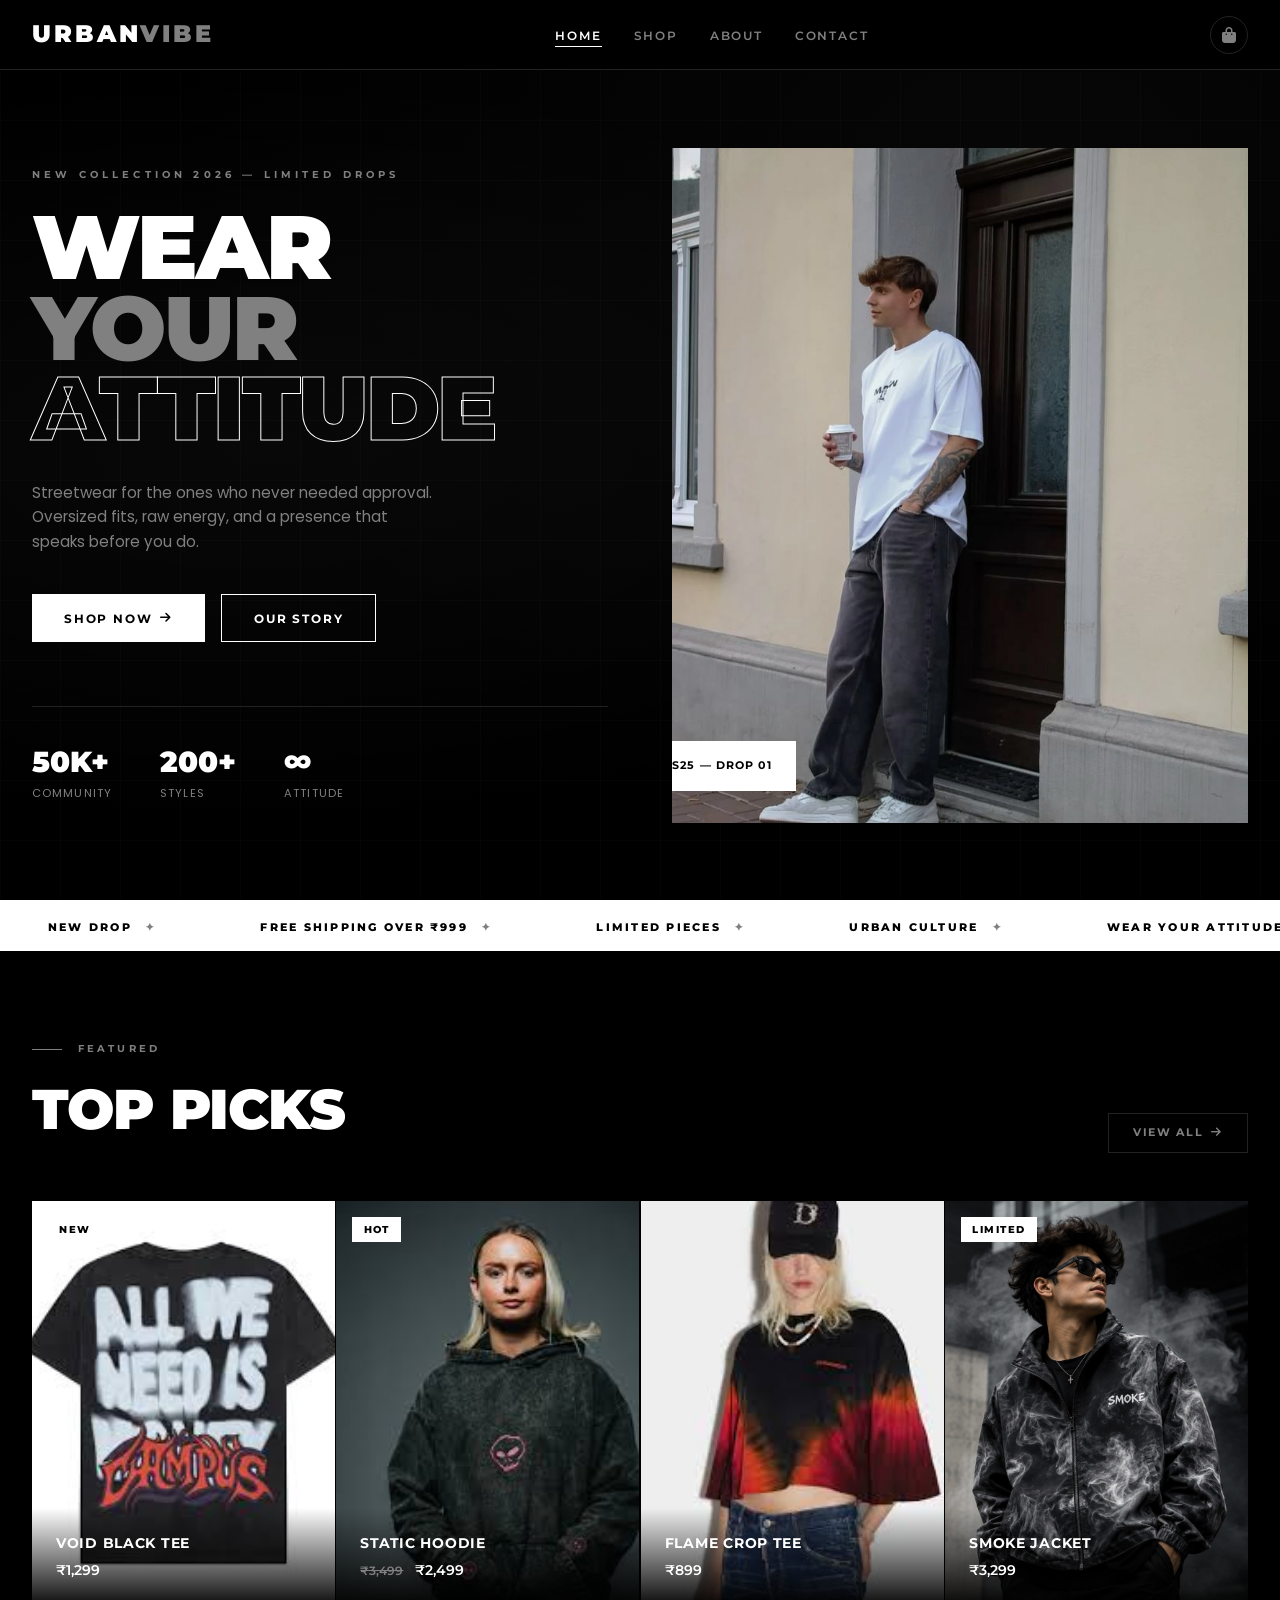
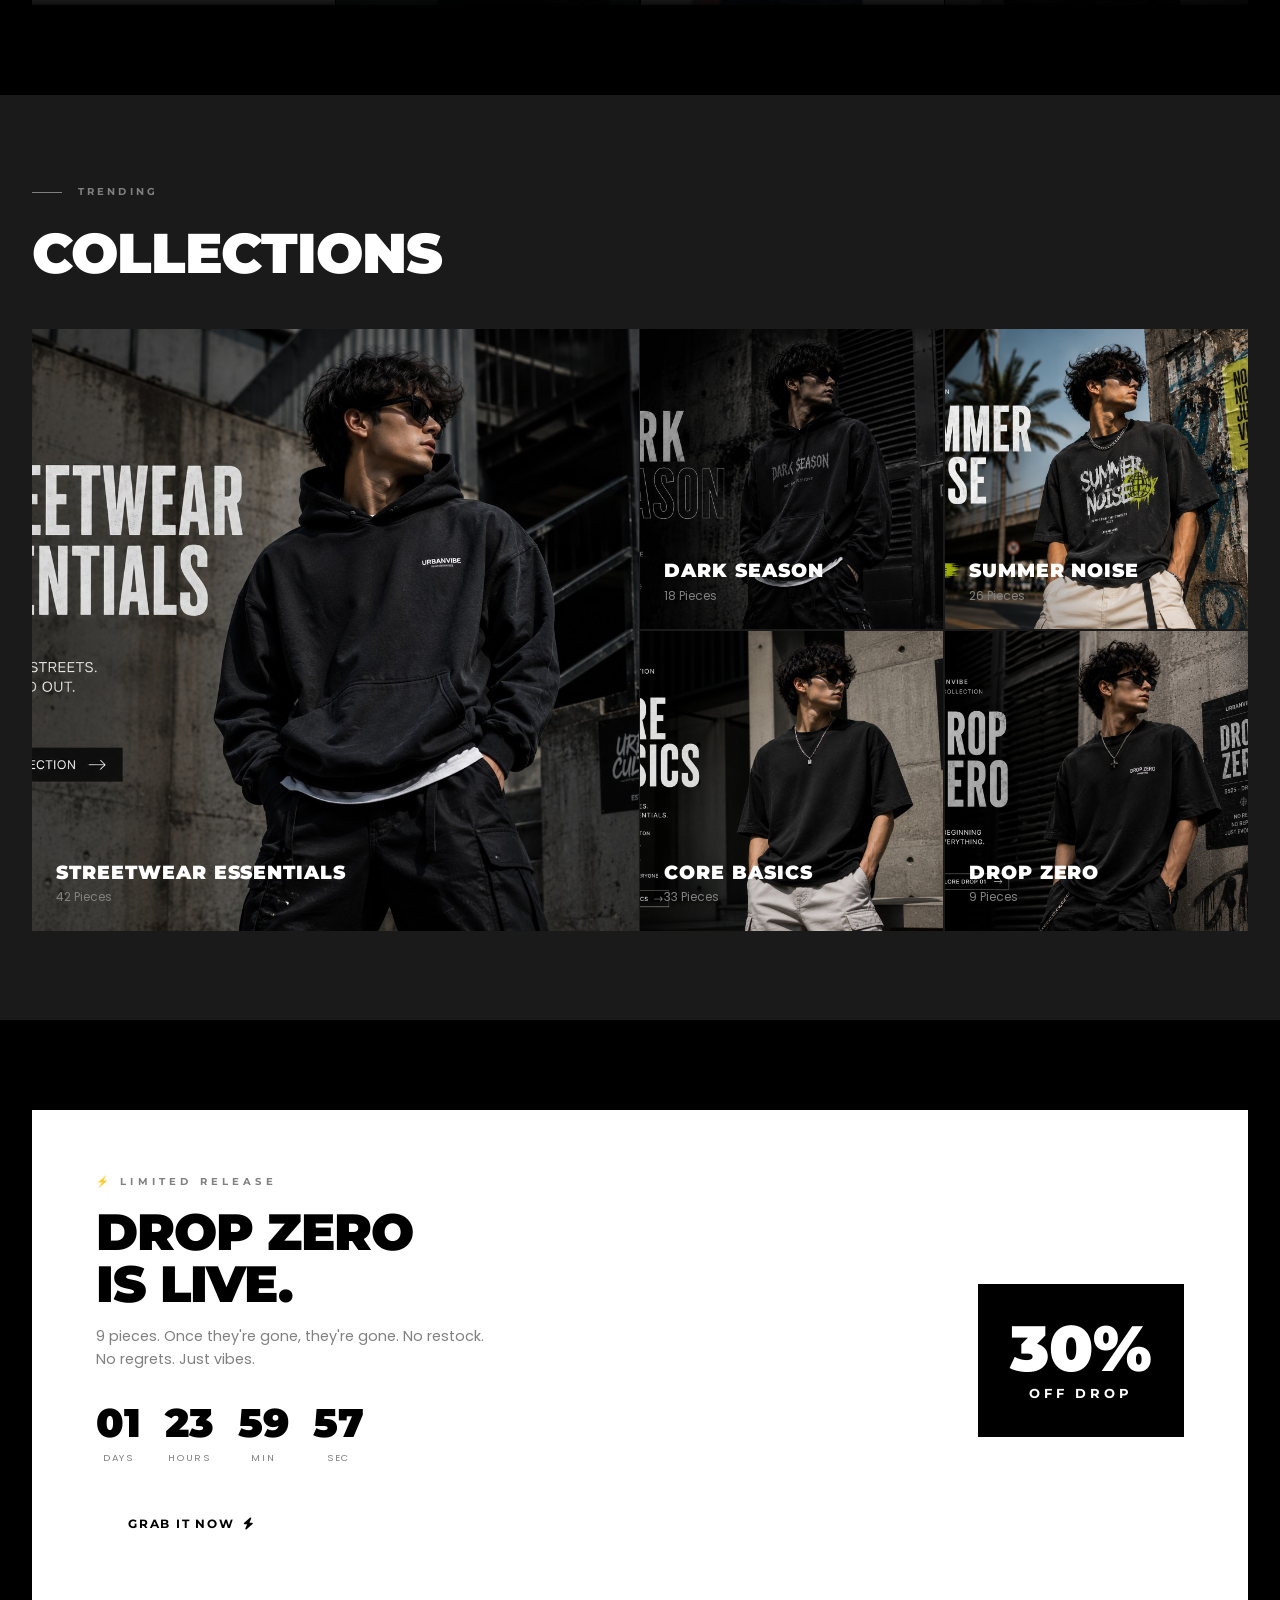
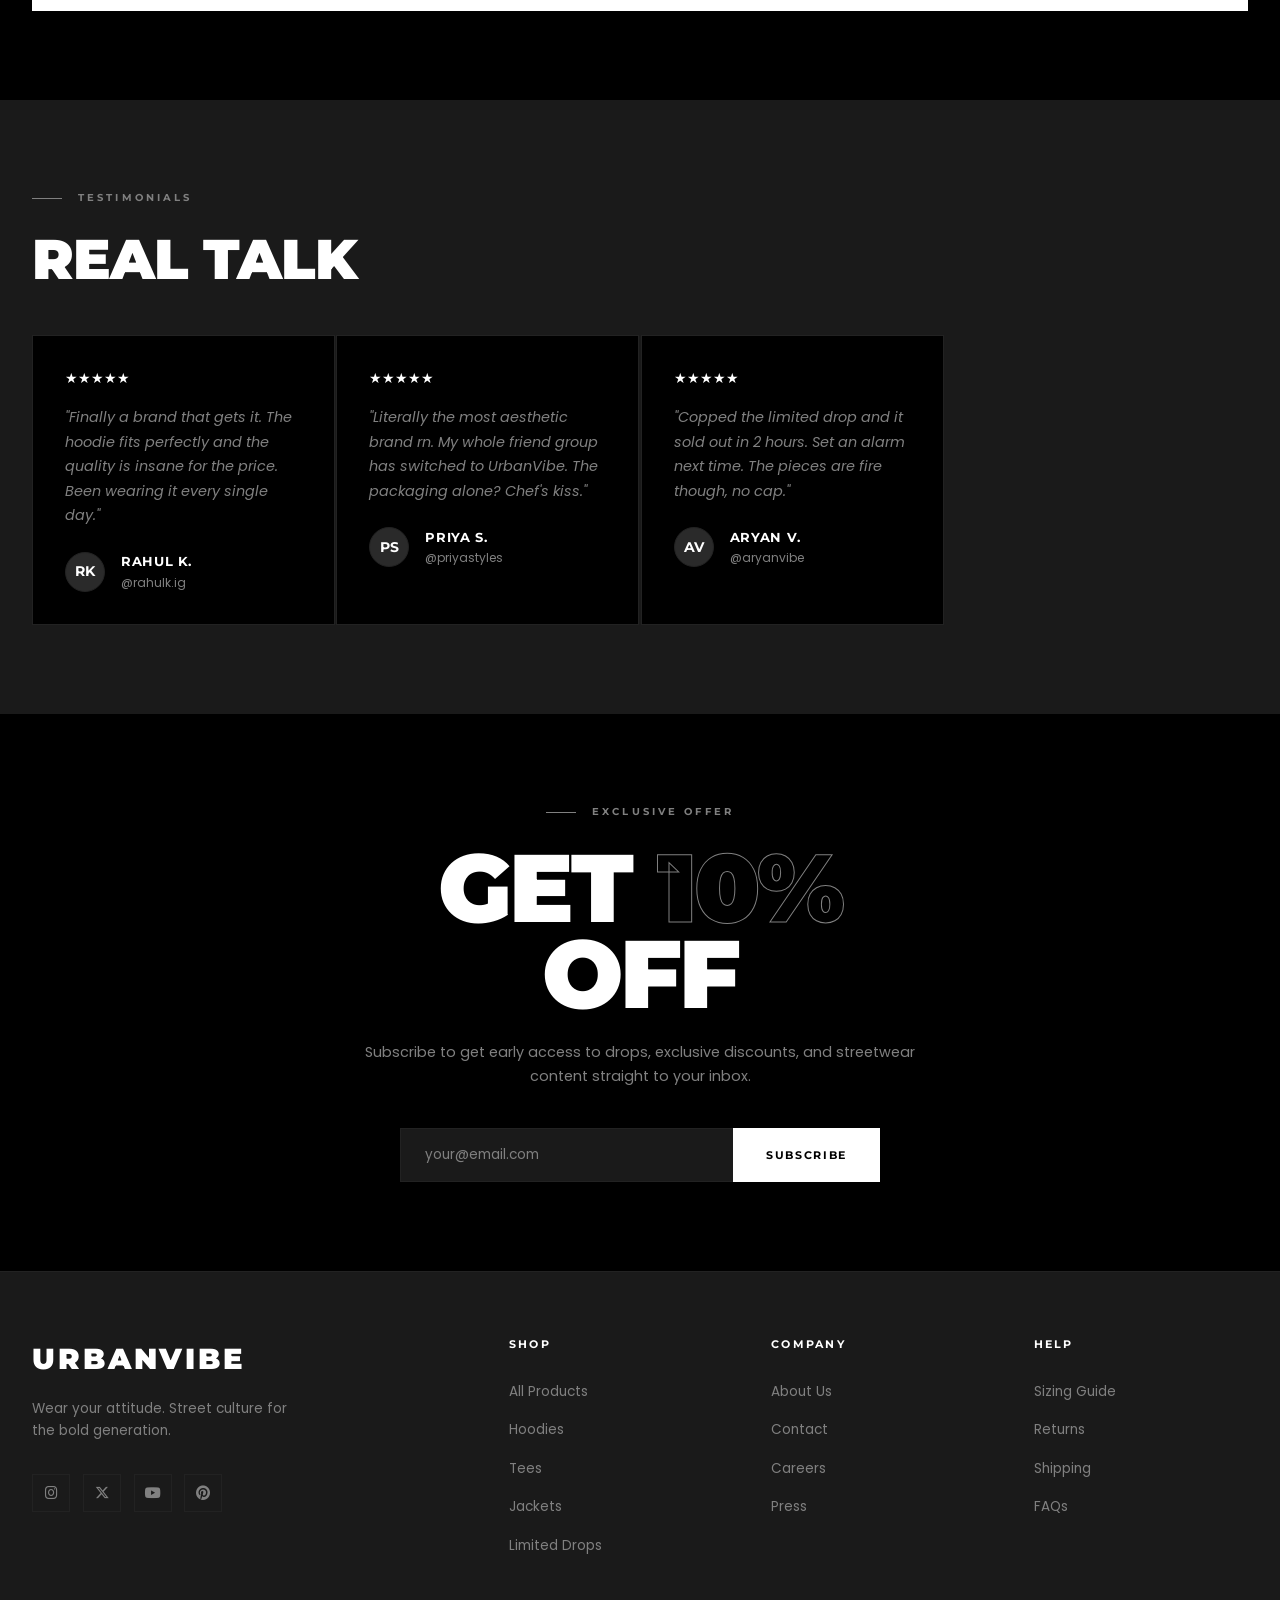
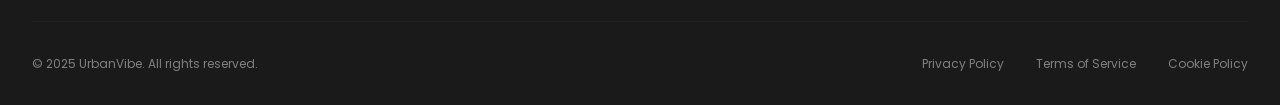
==== commit b4356088: "Update index.html" ====
--- a/urbanvibe/index.html
+++ b/urbanvibe/index.html
@@ -12,7 +12,7 @@
   <meta property="og:type" content="website" />
   <meta name="theme-color" content="#000000" />
   <title>UrbanVibe – Wear Your Attitude | Streetwear Brand</title>
-  <link rel="icon" type="image/png" href="logo.png">
+  <link rel="shortcut icon" href="./logo.png" type="image/png">
   <link rel="canonical" href="https://seo-1-racr.onrender.com/" />
   <link rel="stylesheet" href="css/style.css" />
   <link rel="stylesheet" href="https://cdnjs.cloudflare.com/ajax/libs/font-awesome/6.5.0/css/all.min.css" />
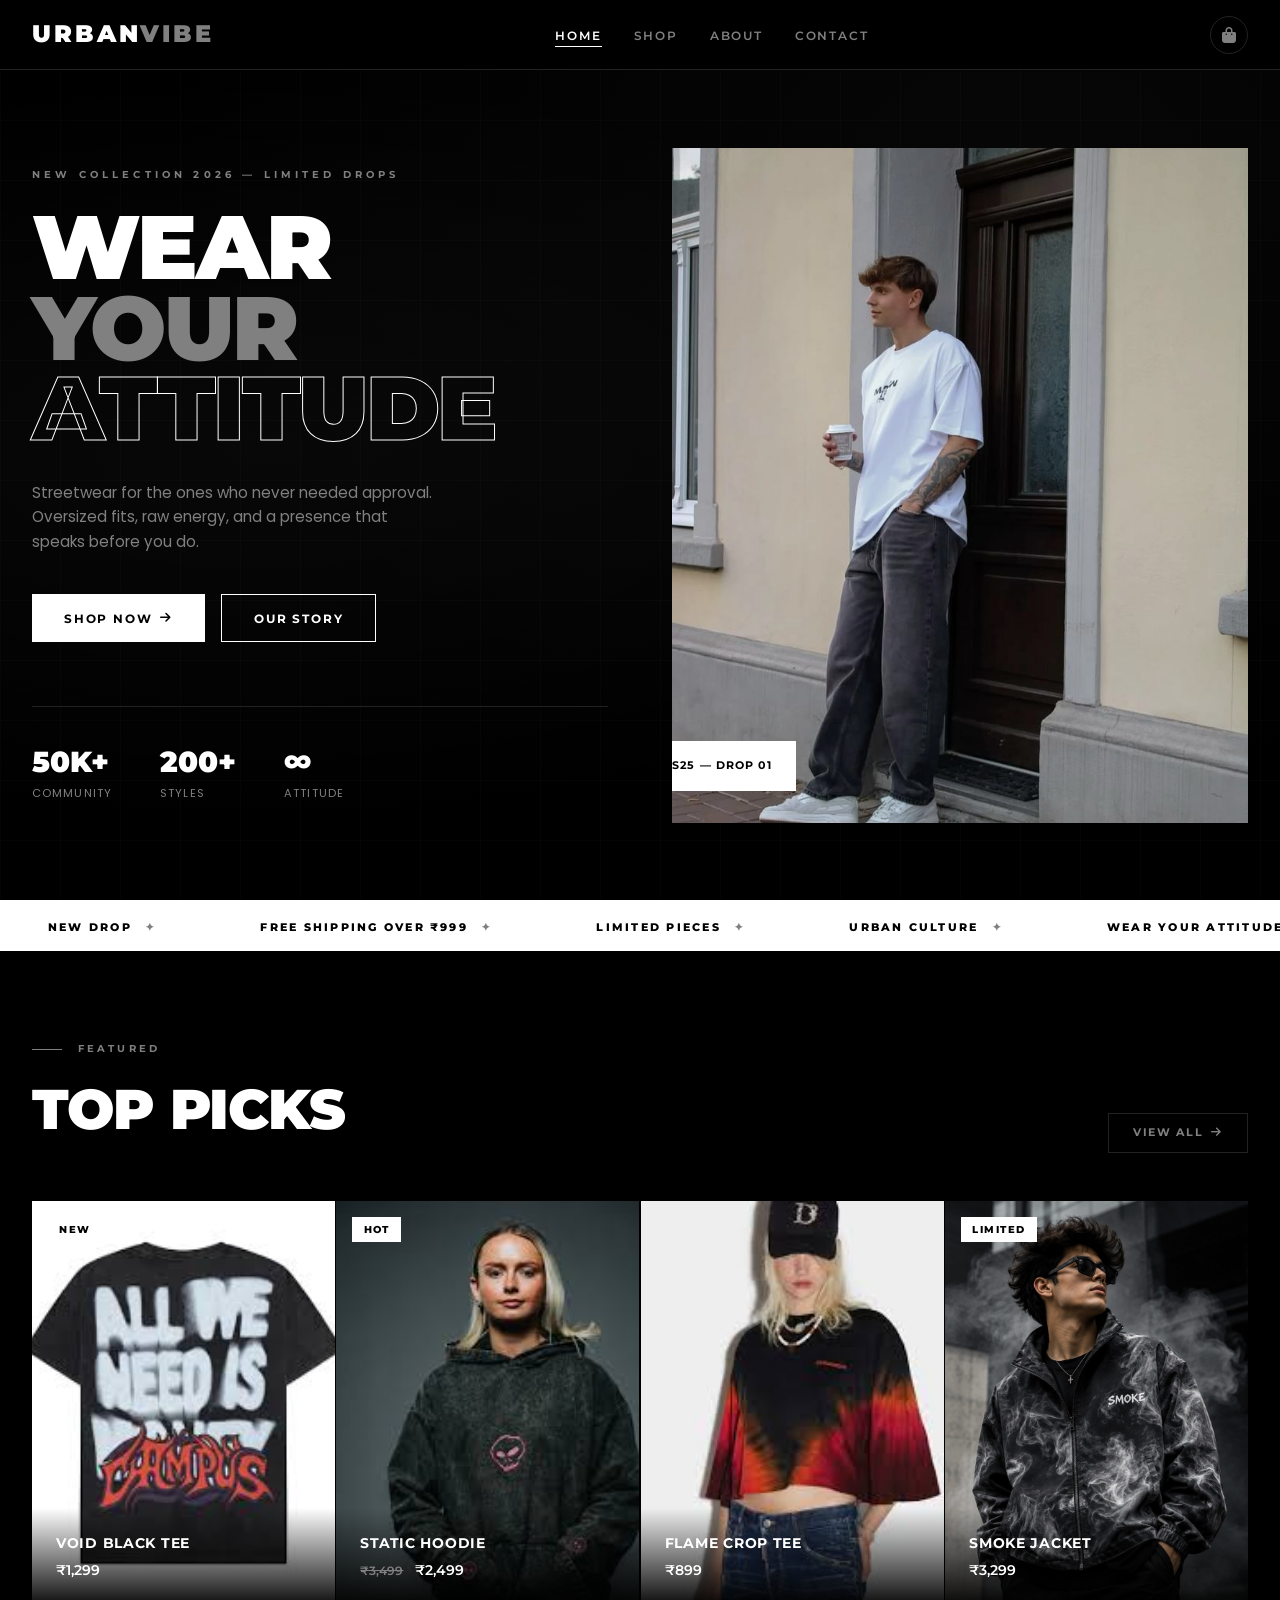
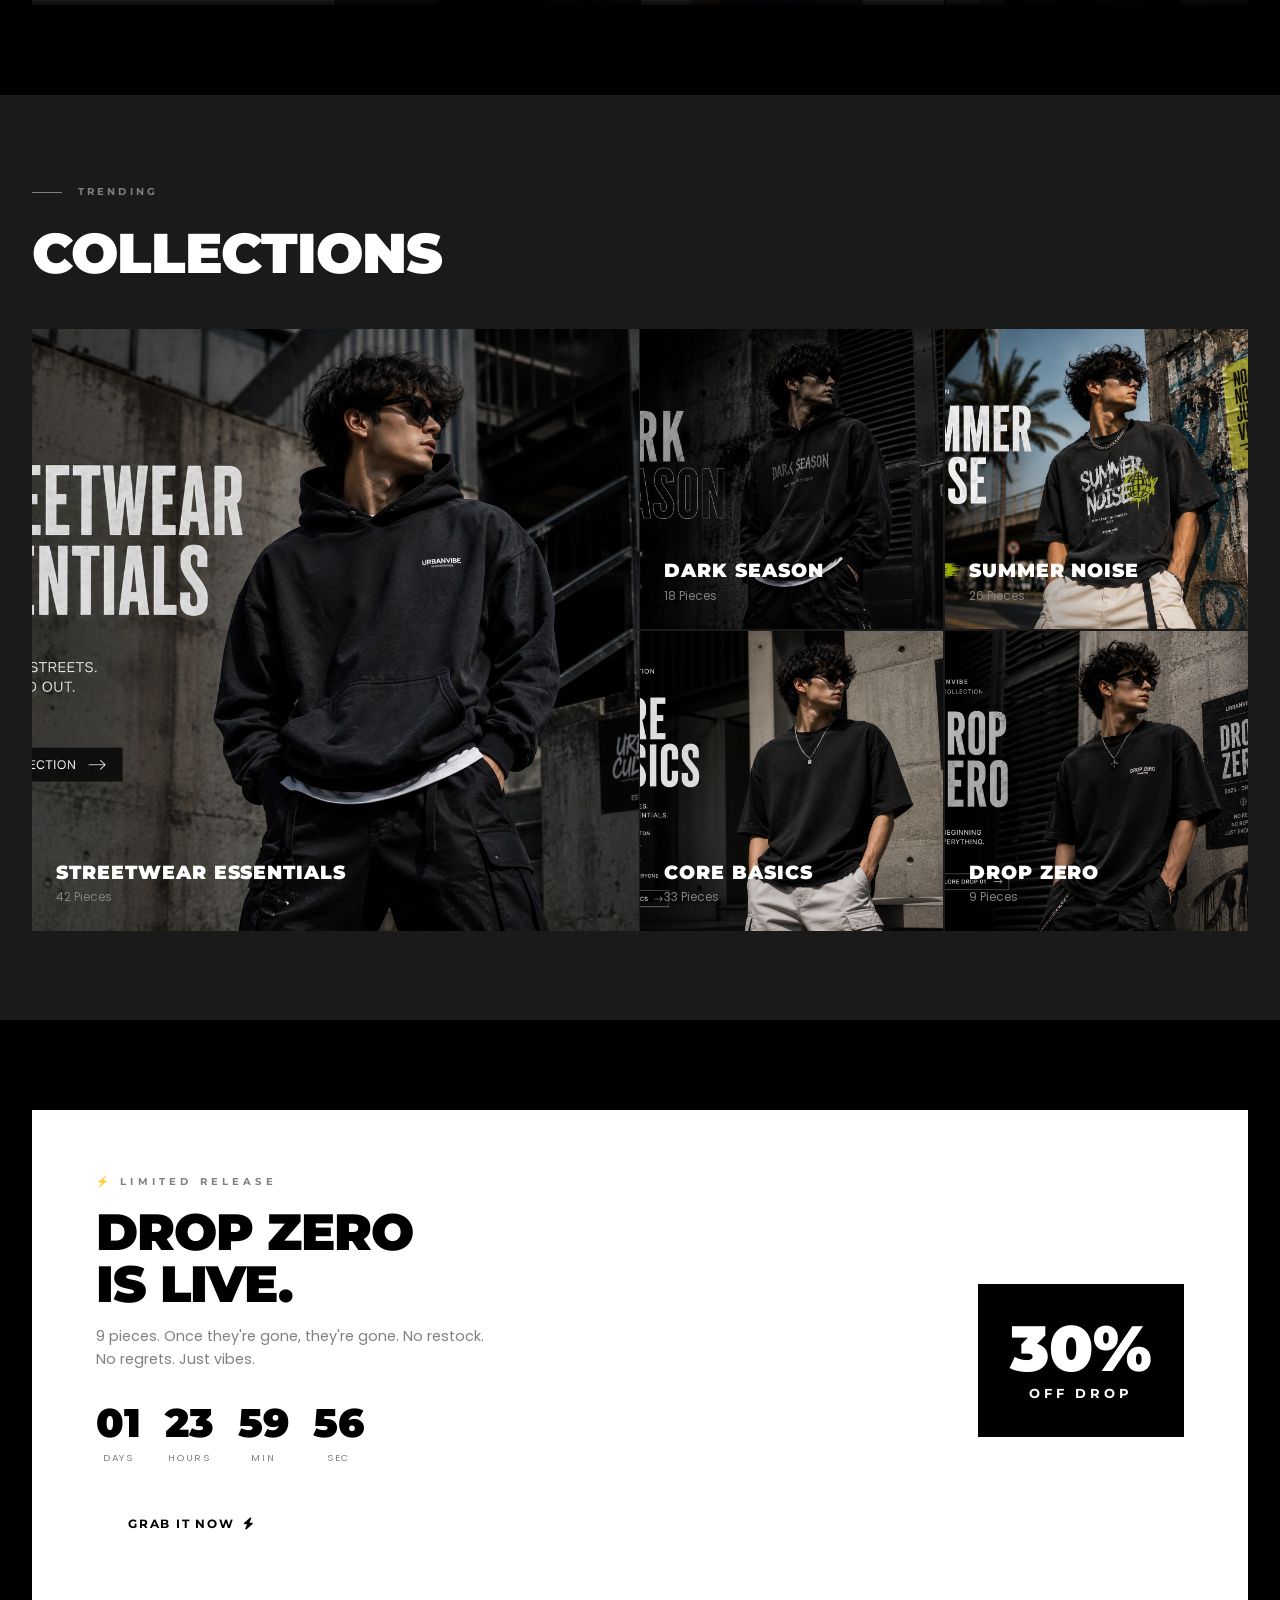
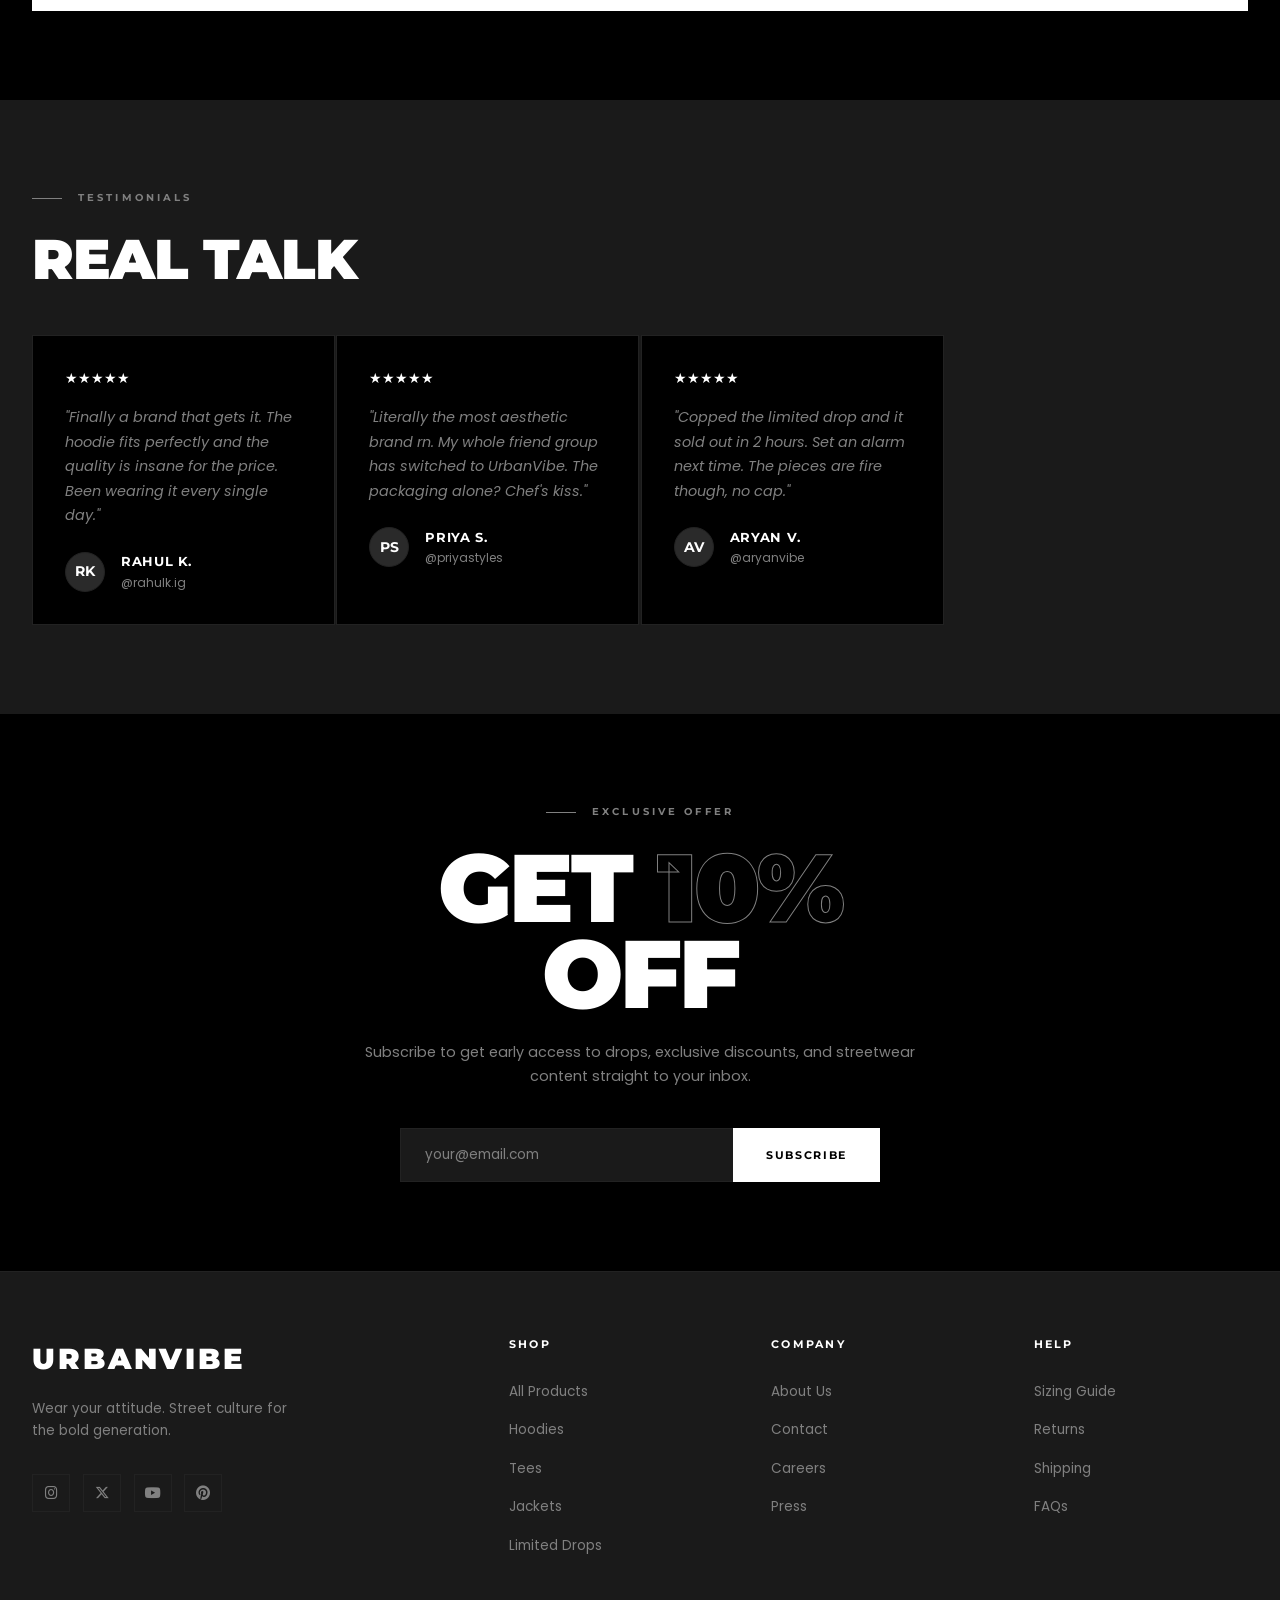
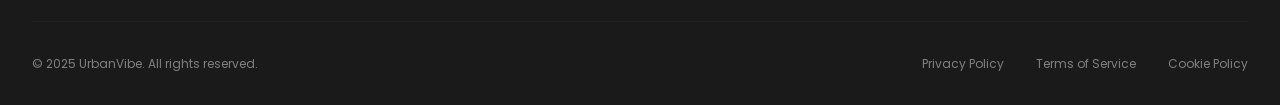
==== commit a70249ab: "Update index.html" ====
--- a/urbanvibe/index.html
+++ b/urbanvibe/index.html
@@ -12,7 +12,7 @@
   <meta property="og:type" content="website" />
   <meta name="theme-color" content="#000000" />
   <title>UrbanVibe – Wear Your Attitude | Streetwear Brand</title>
-  <link rel="shortcut icon" href="./logo.png" type="image/png">
+  <link rel="shortcut icon" href="./logo.png" sizes="64x64" type="image/png">
   <link rel="canonical" href="https://seo-1-racr.onrender.com/" />
   <link rel="stylesheet" href="css/style.css" />
   <link rel="stylesheet" href="https://cdnjs.cloudflare.com/ajax/libs/font-awesome/6.5.0/css/all.min.css" />
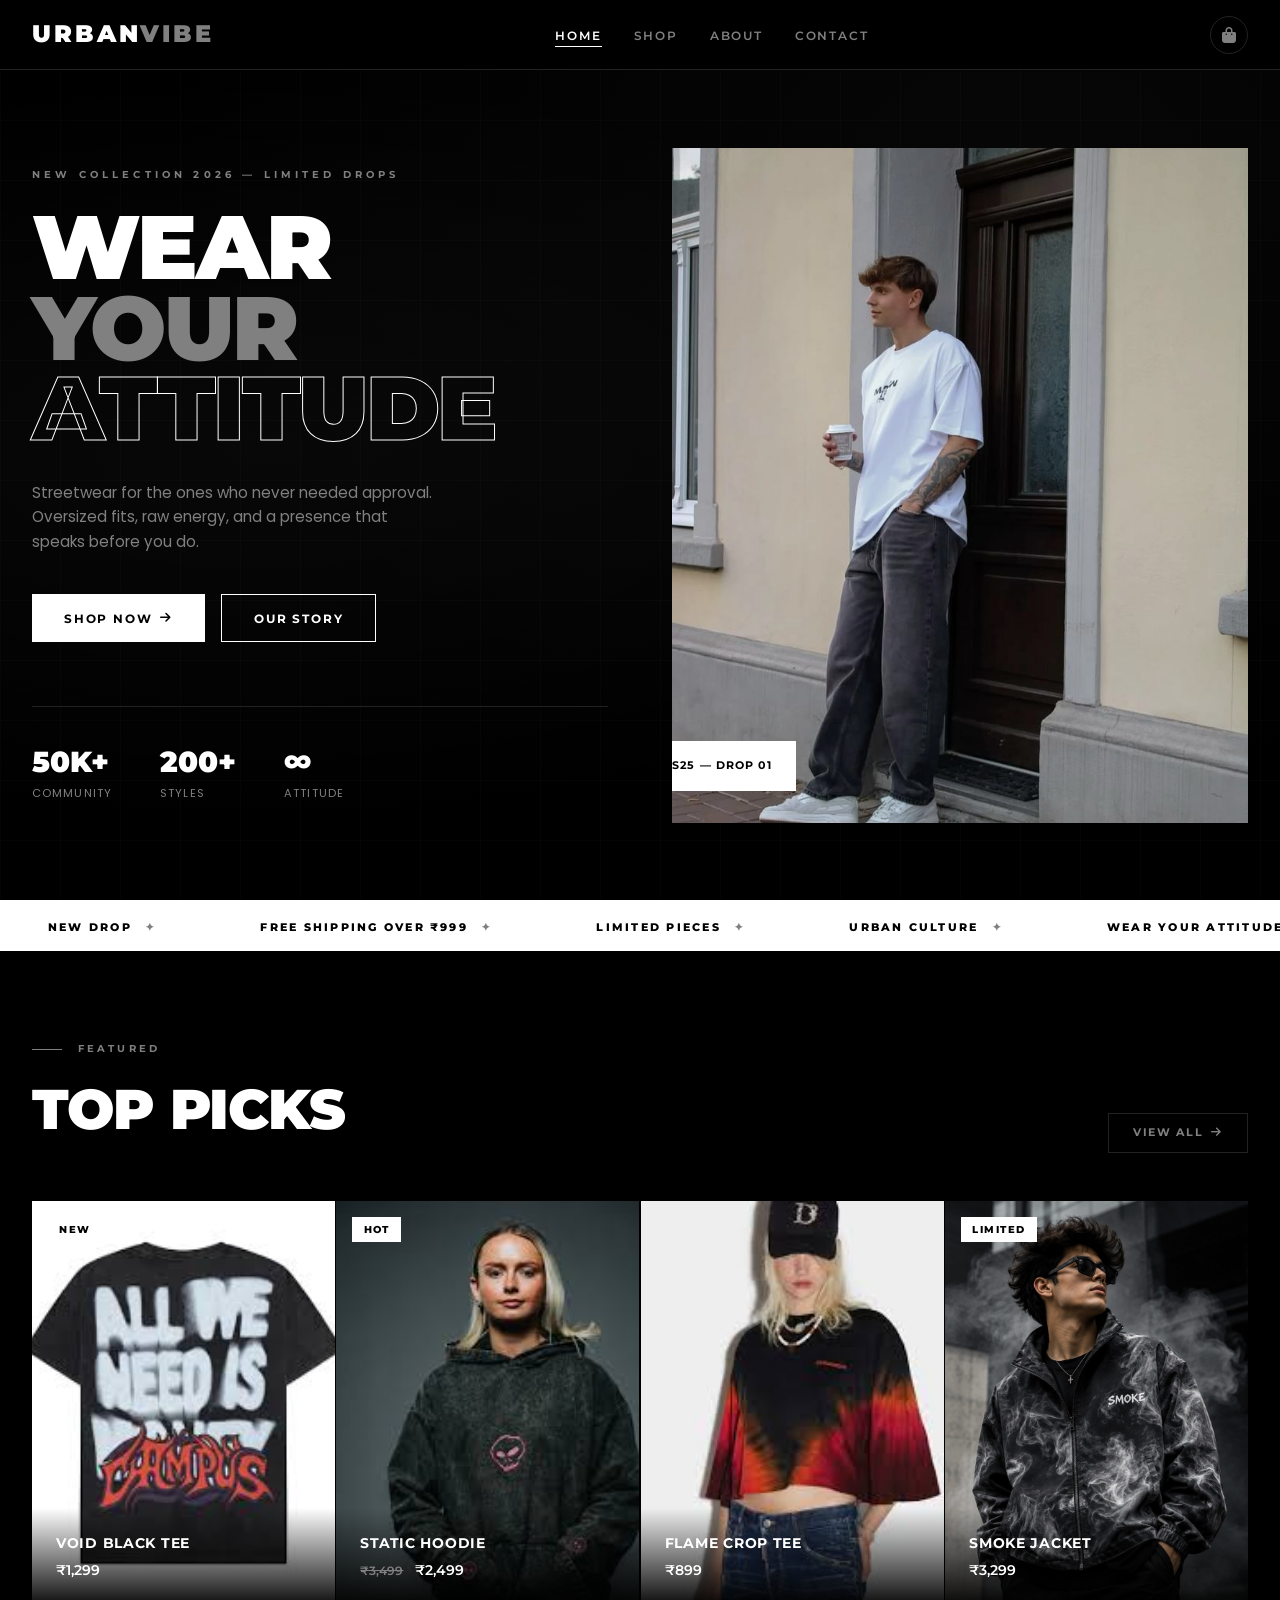
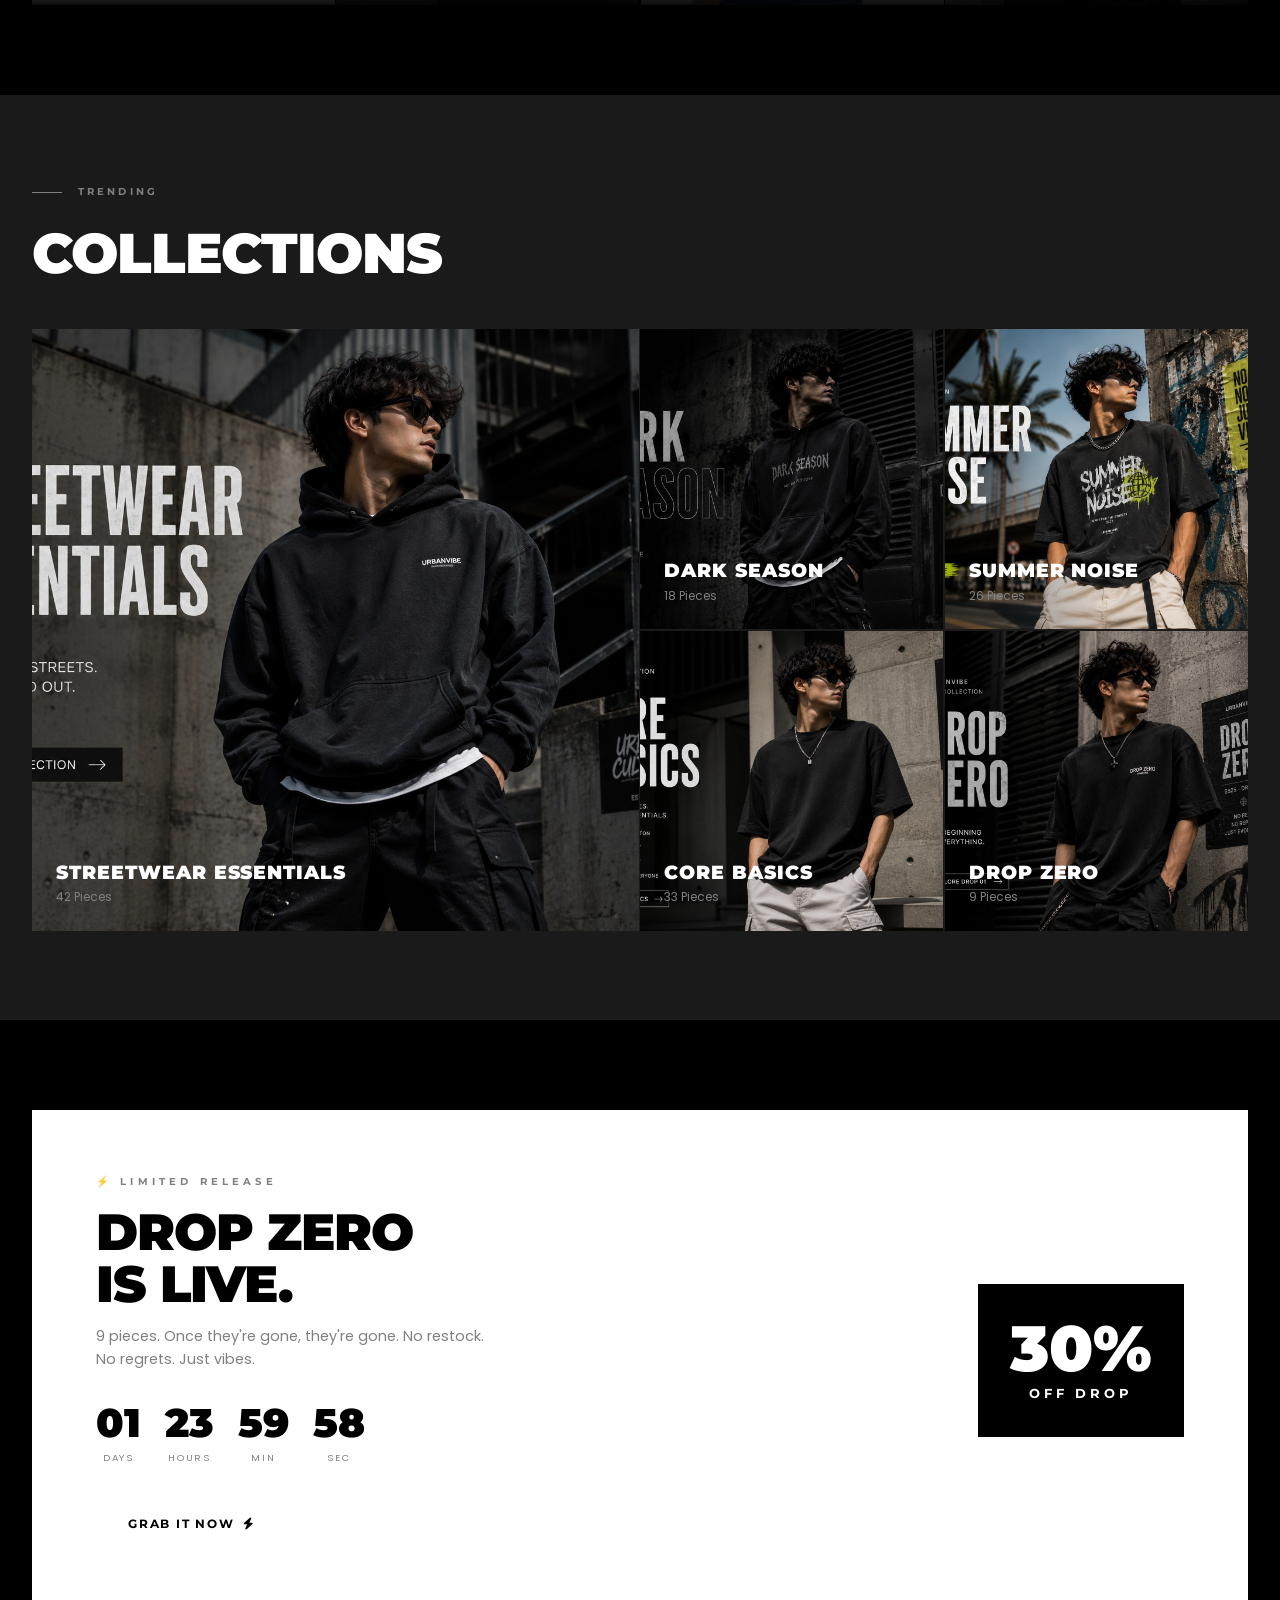
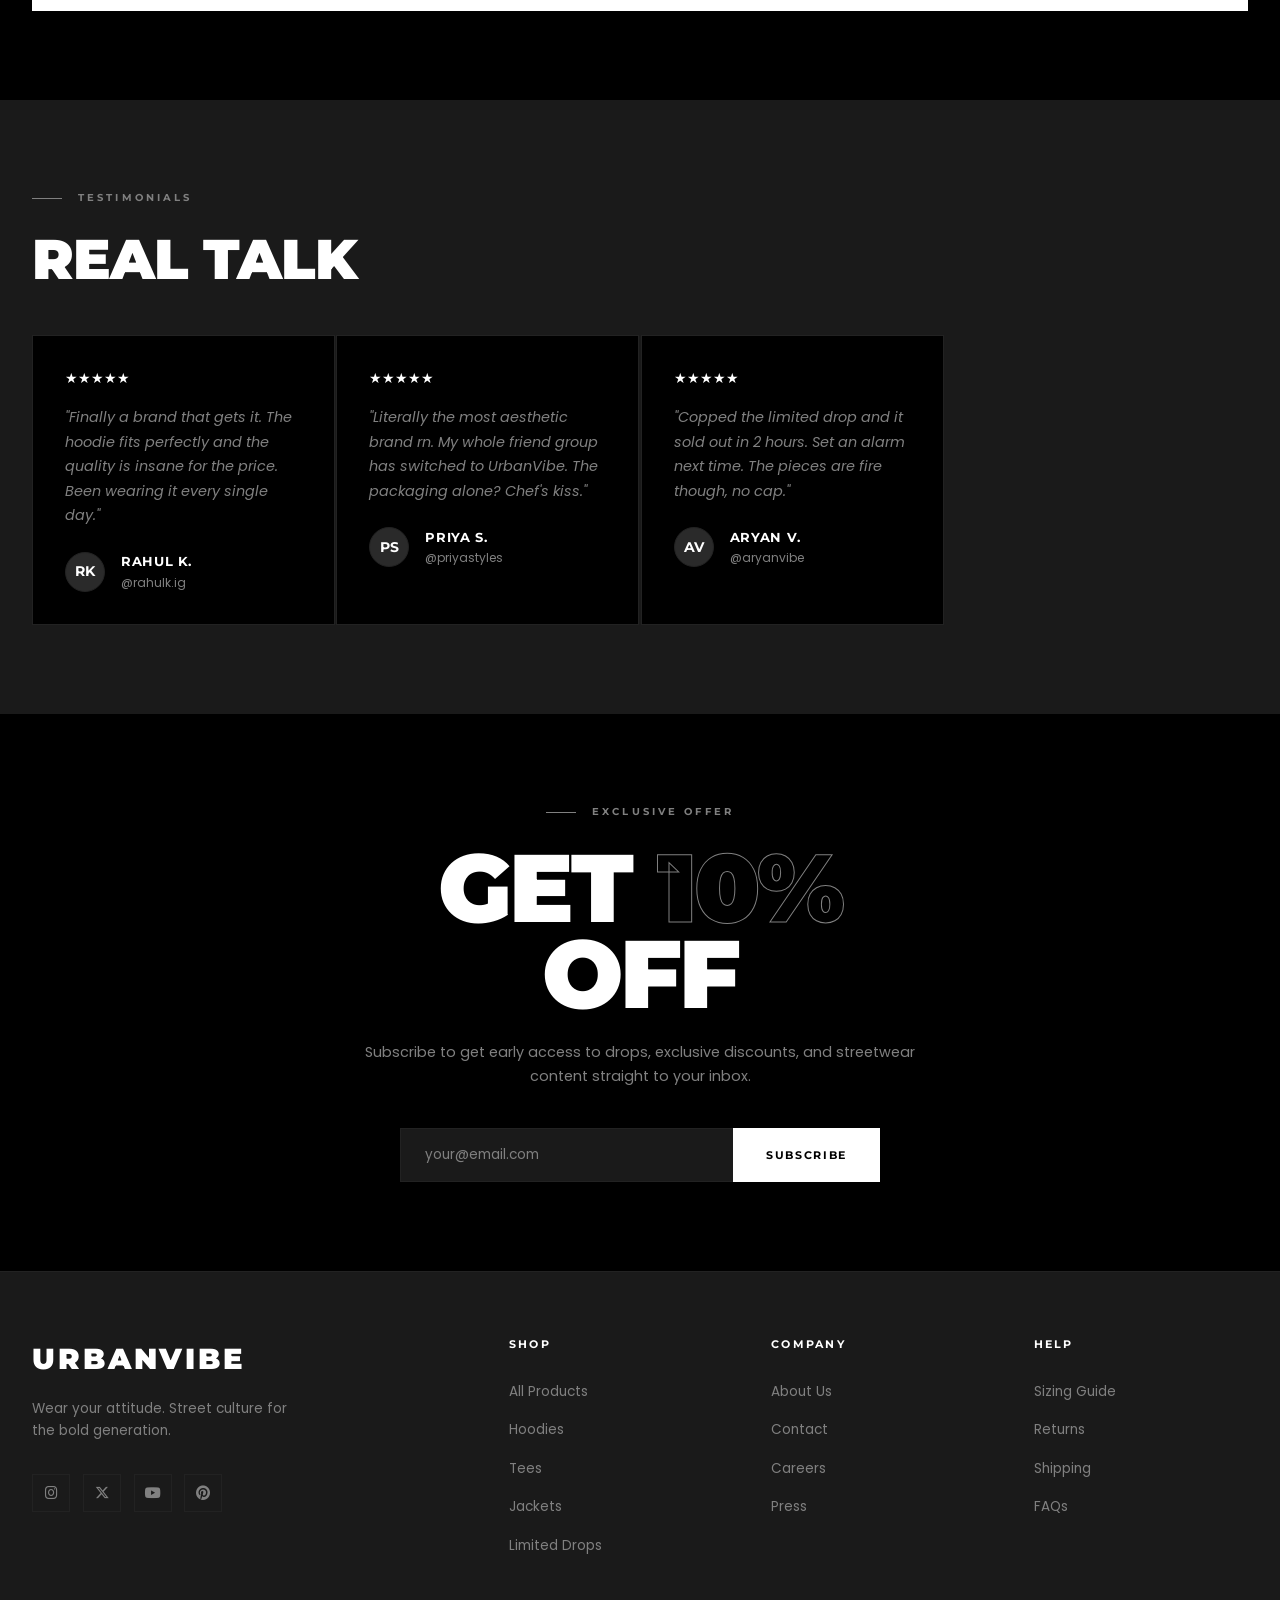
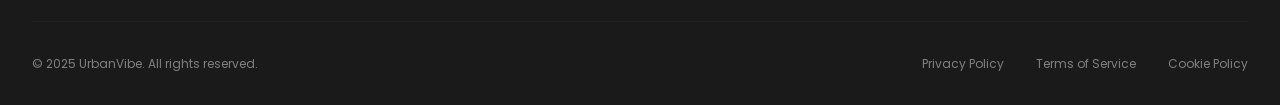
==== commit f40020ab: "Update index.html" ====
--- a/urbanvibe/index.html
+++ b/urbanvibe/index.html
@@ -12,7 +12,7 @@
   <meta property="og:type" content="website" />
   <meta name="theme-color" content="#000000" />
   <title>UrbanVibe – Wear Your Attitude | Streetwear Brand</title>
-  <link rel="shortcut icon" href="./logo.png" sizes="64x64" type="image/png">
+  <link rel="shortcut icon" href="./logo.png" sizes="128x128" type="image/png">
   <link rel="canonical" href="https://seo-1-racr.onrender.com/" />
   <link rel="stylesheet" href="css/style.css" />
   <link rel="stylesheet" href="https://cdnjs.cloudflare.com/ajax/libs/font-awesome/6.5.0/css/all.min.css" />
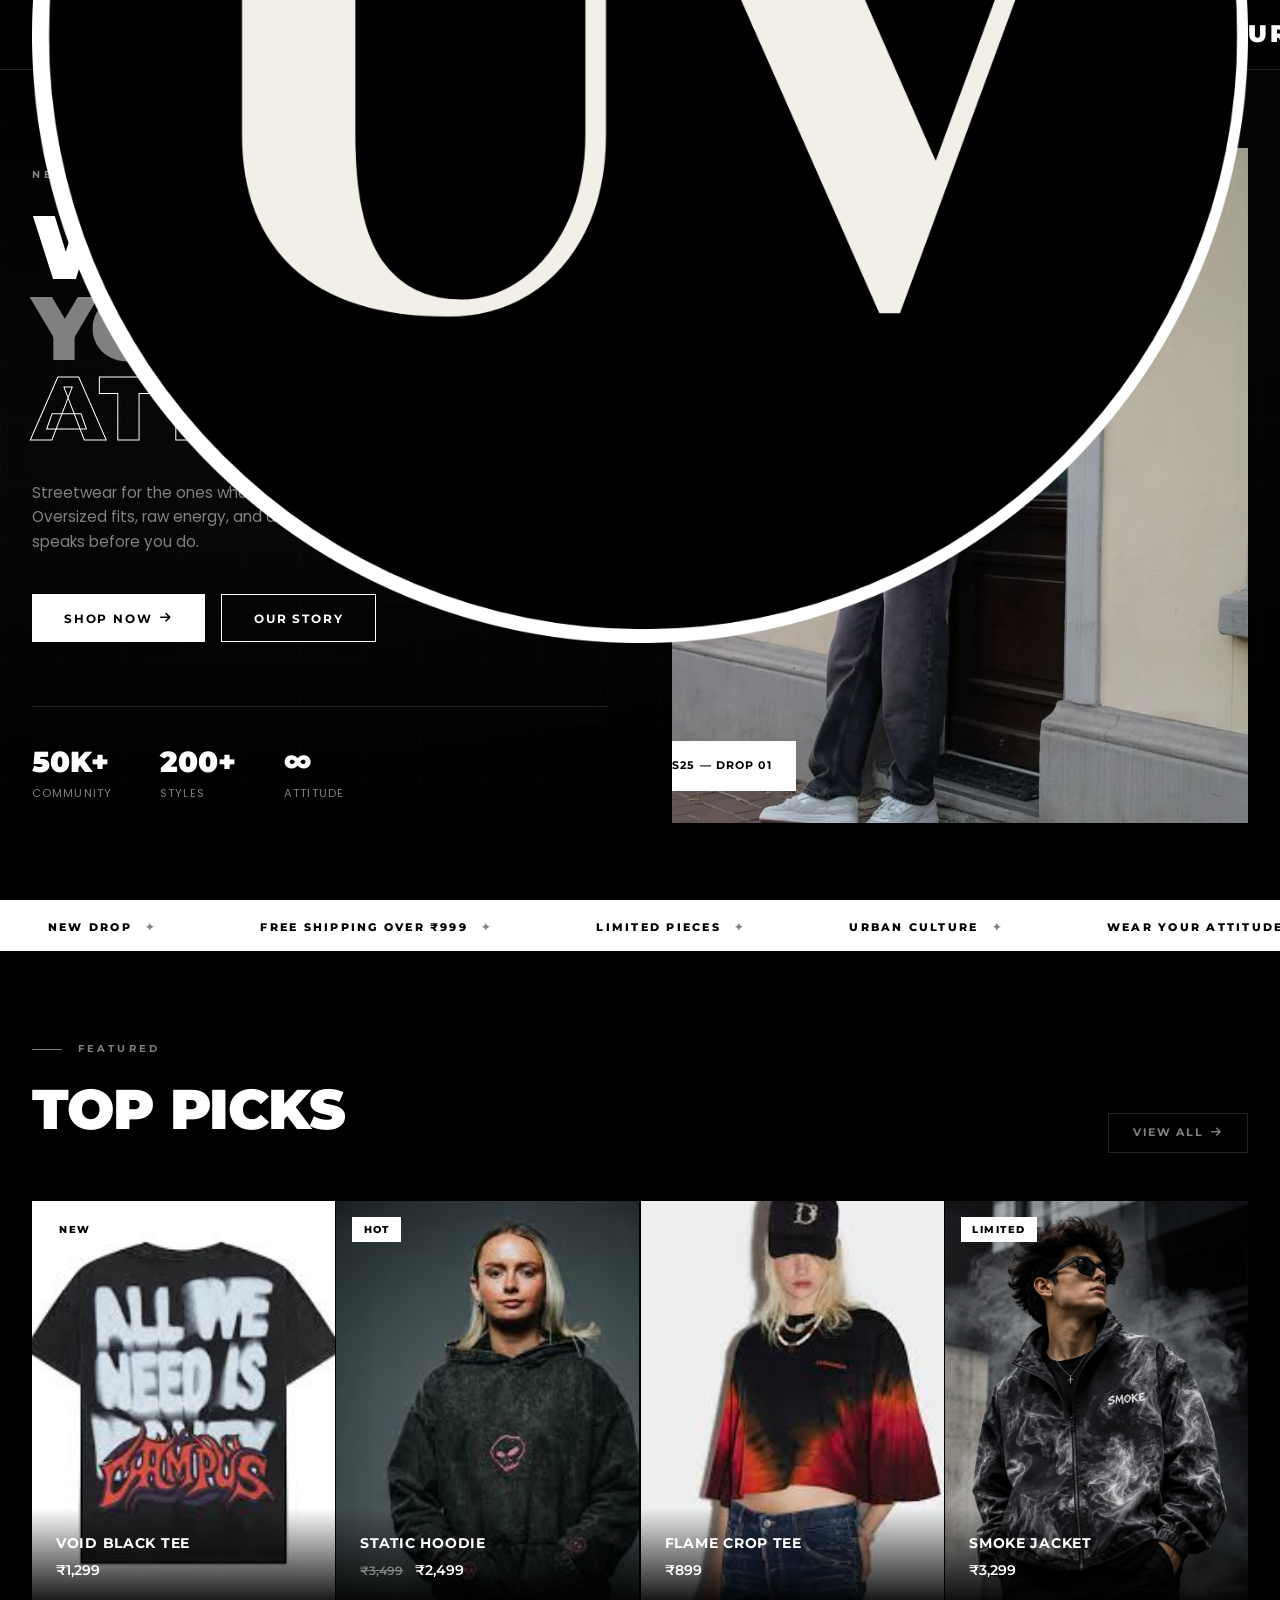
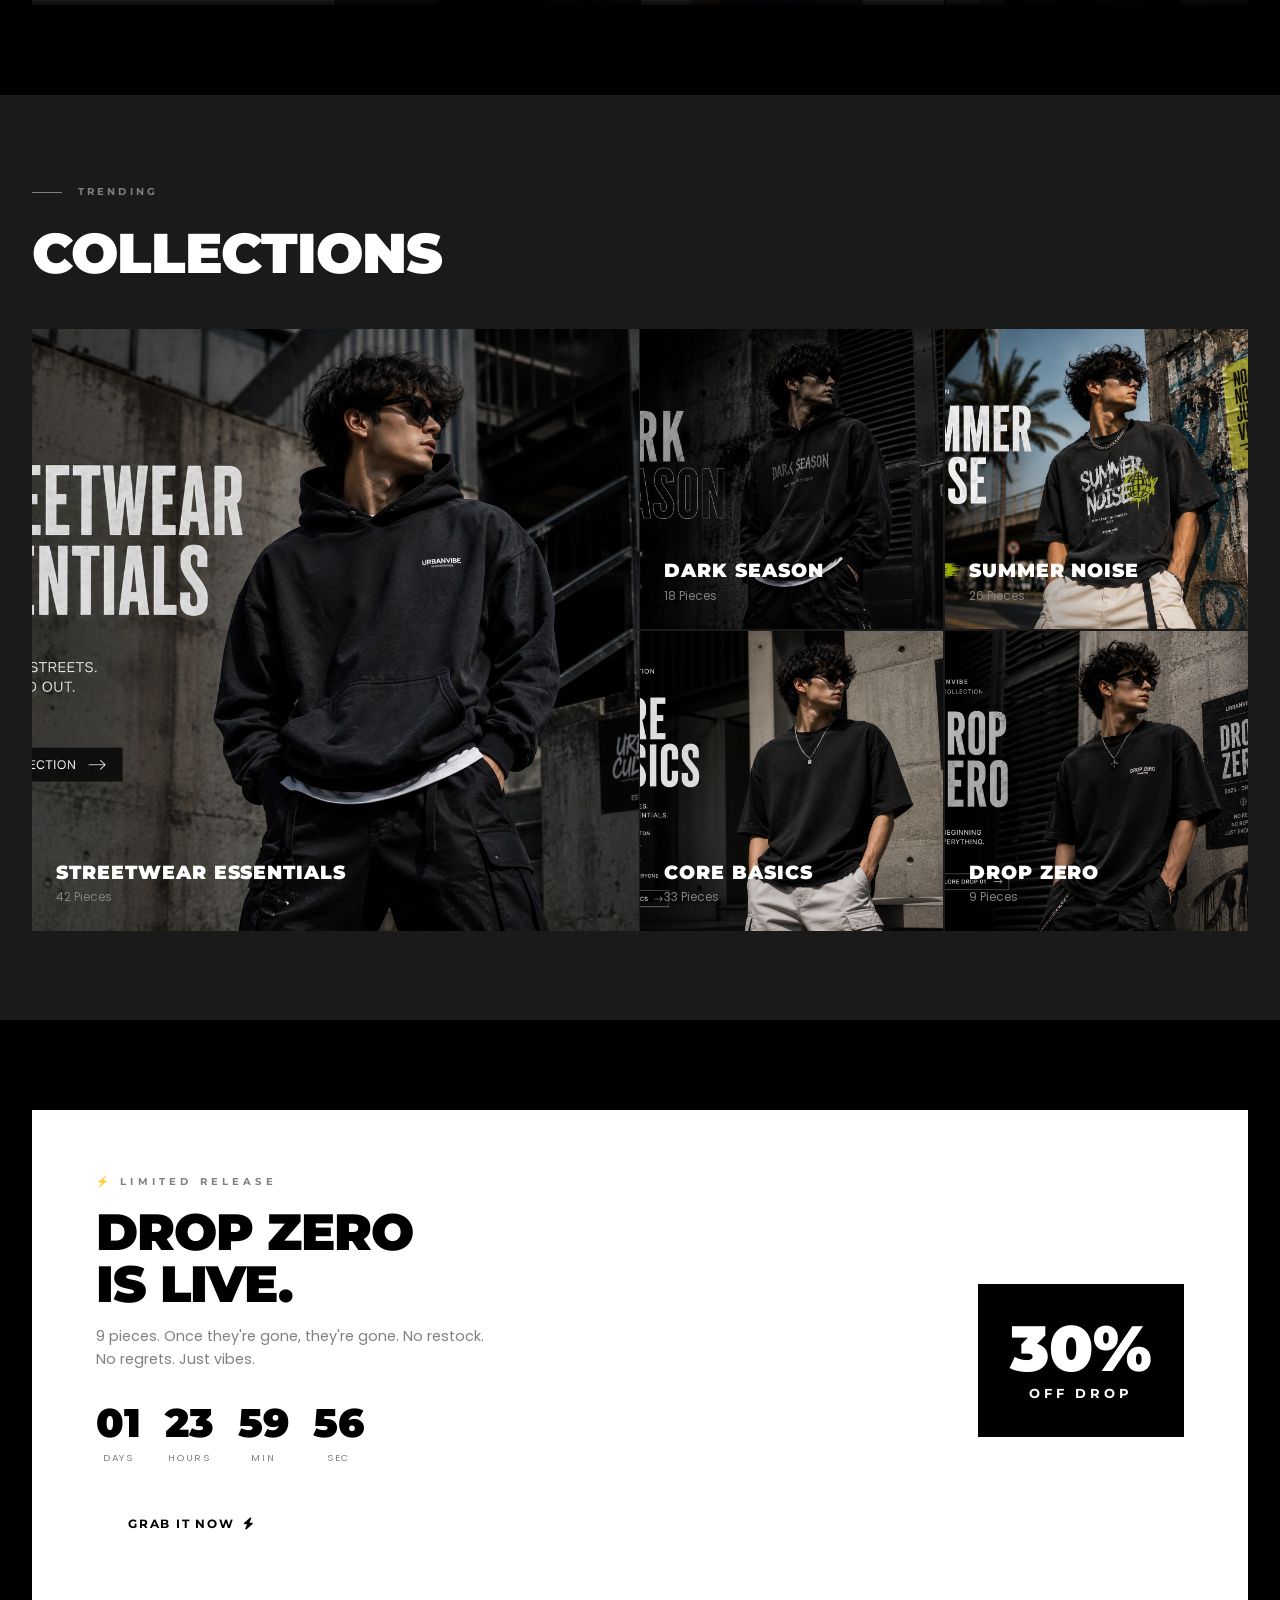
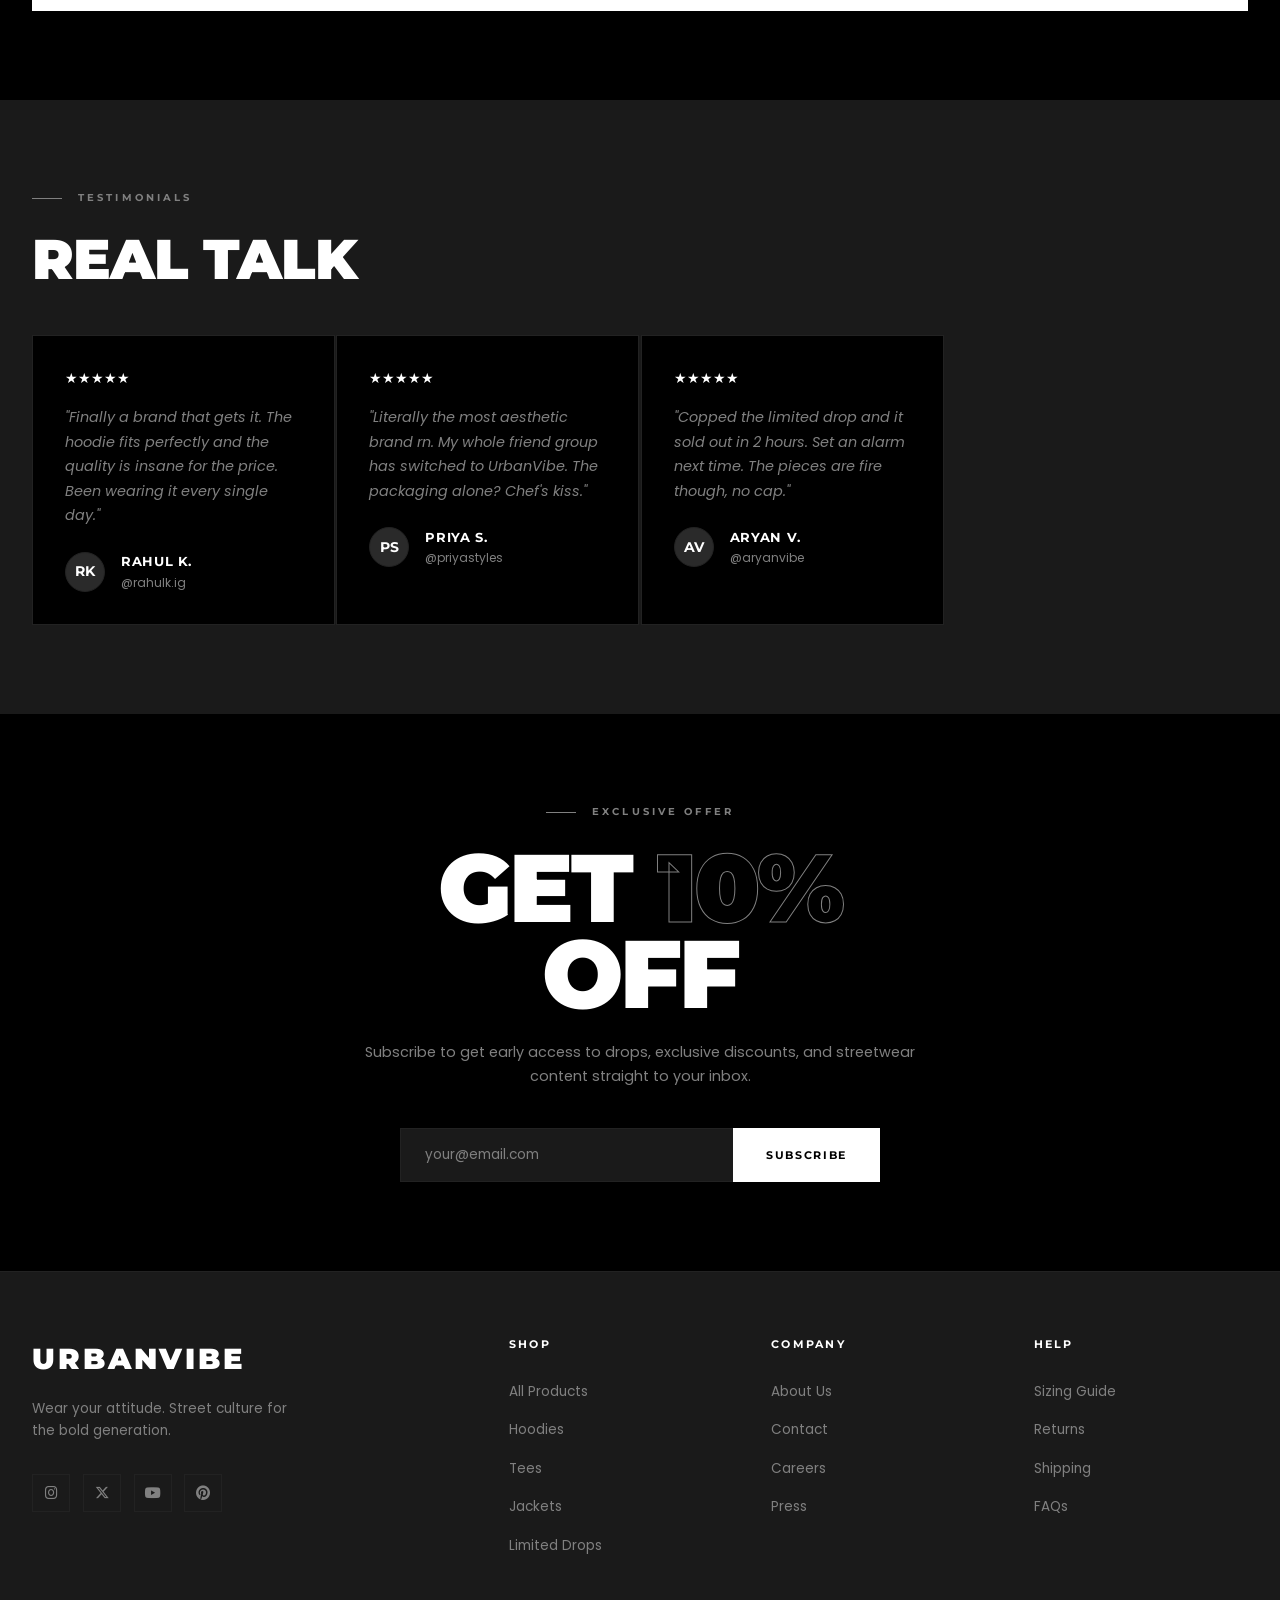
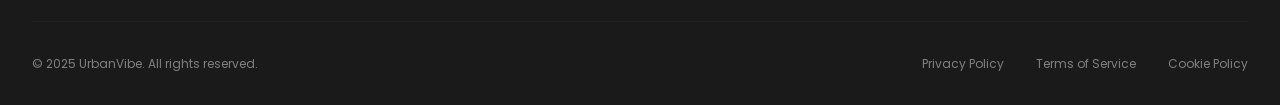
==== commit 36739beb: "Update index.html" ====
--- a/urbanvibe/index.html
+++ b/urbanvibe/index.html
@@ -92,6 +92,7 @@
 
 <!-- NAVBAR -->
 <nav class="navbar" role="navigation" aria-label="Main navigation">
+  <img src="logo.png" alt="UrbanVibe Logo" class="logo-img">
   <a href="index.html" class="nav-logo" aria-label="UrbanVibe Home">Urban<span>Vibe</span></a>
   <ul class="nav-links" role="list">
     <li><a href="index.html" aria-current="page">Home</a></li>
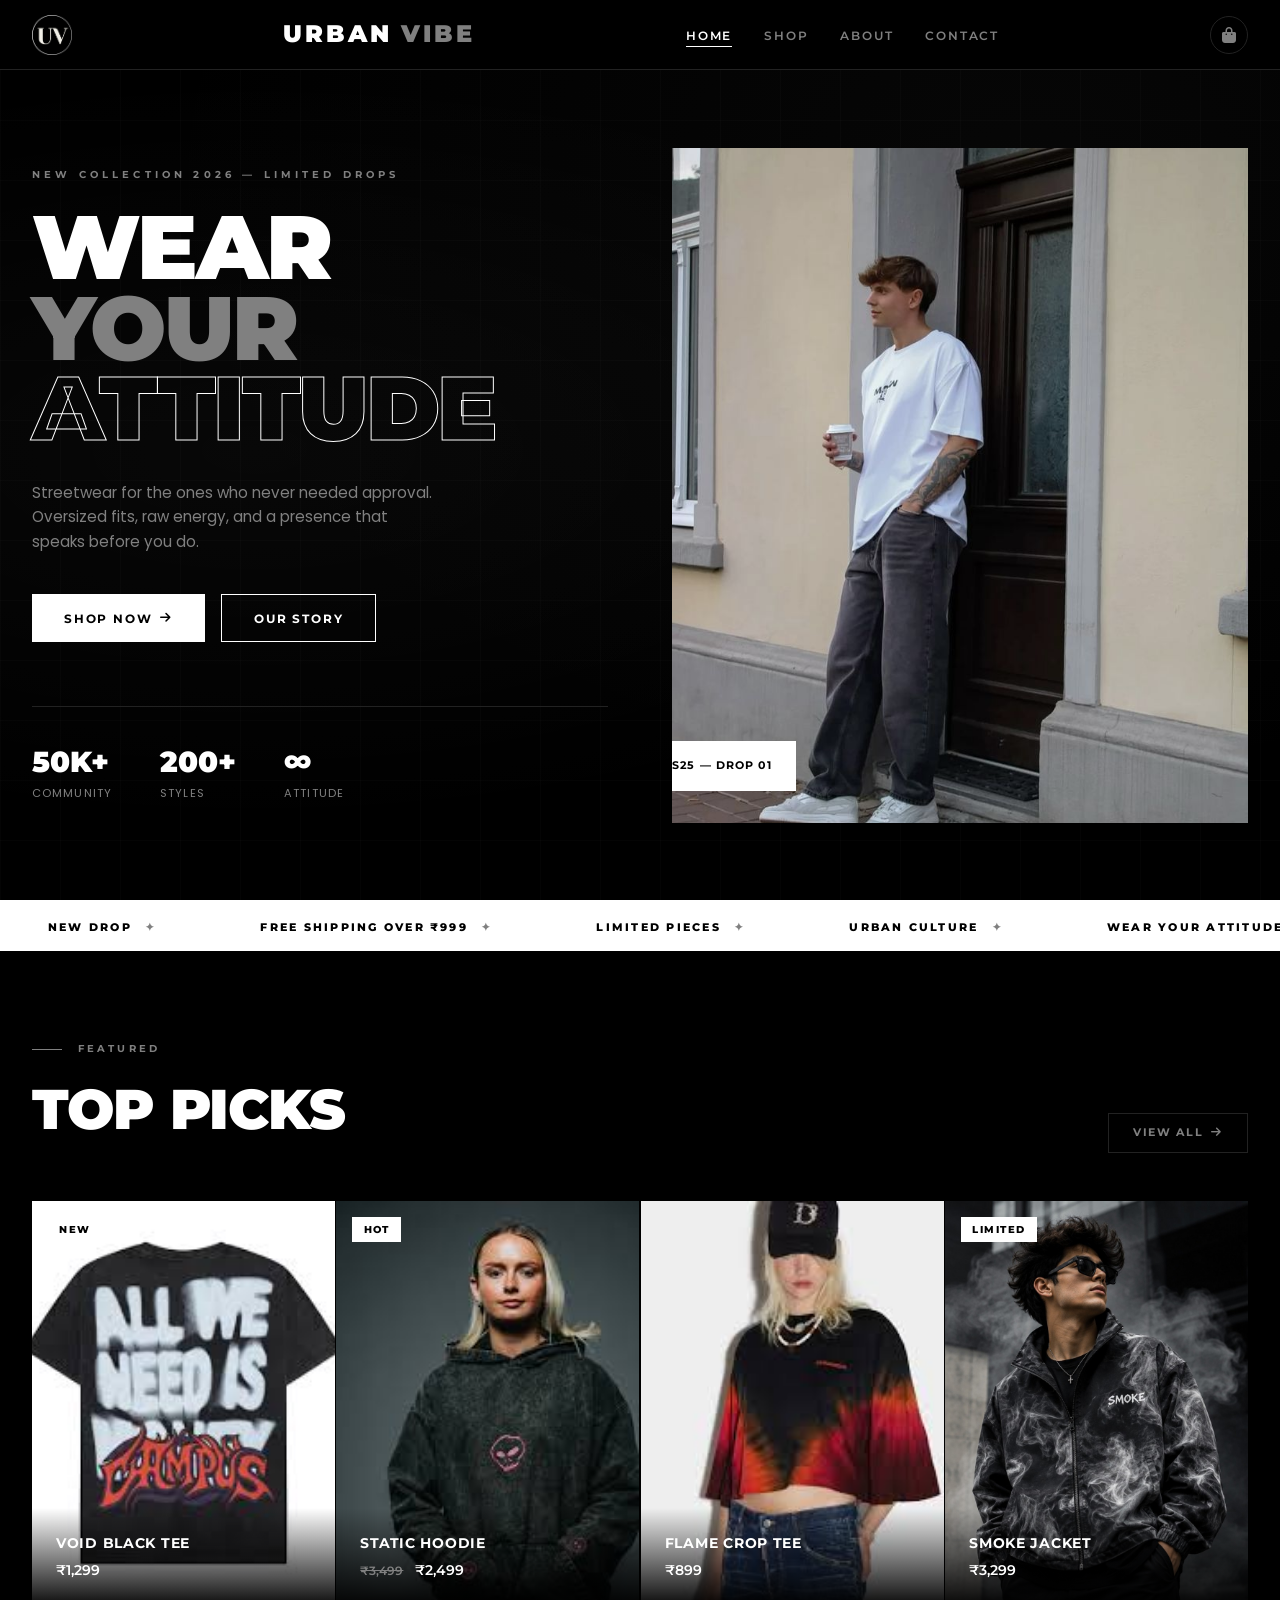
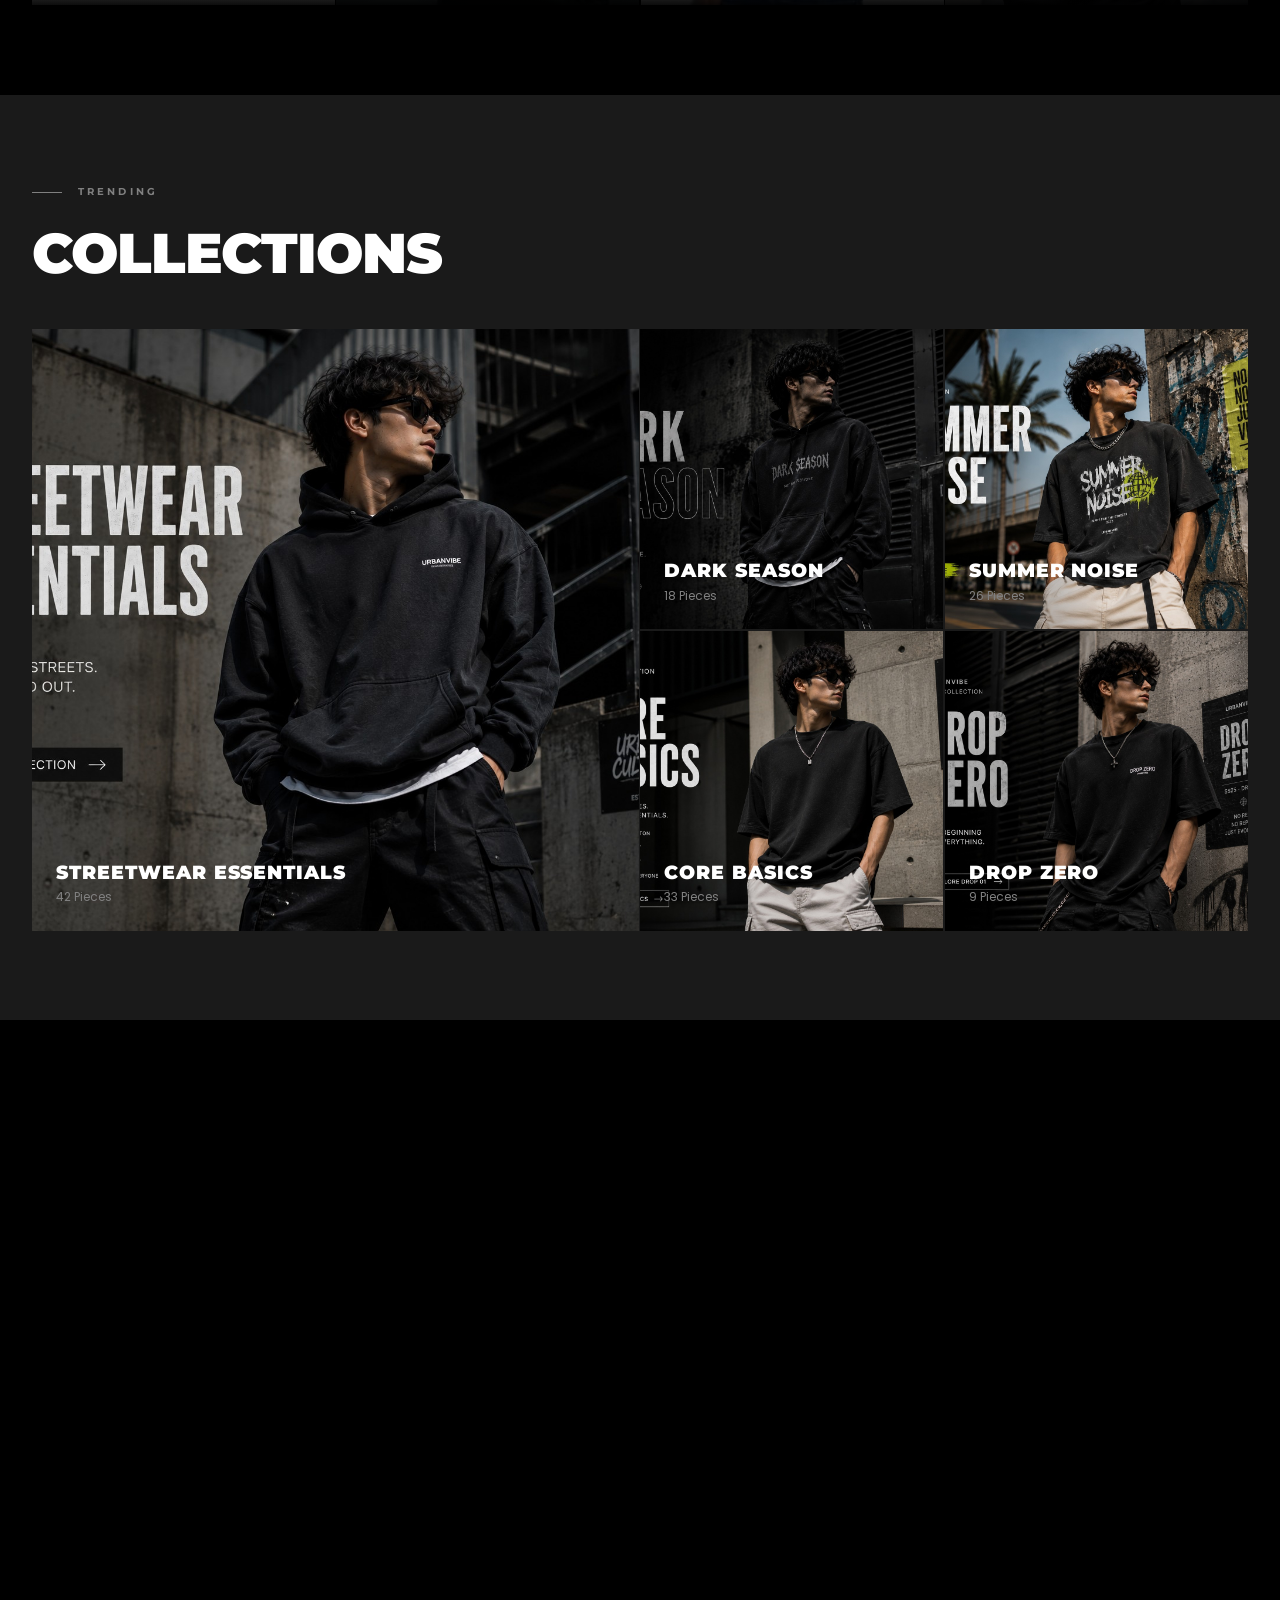
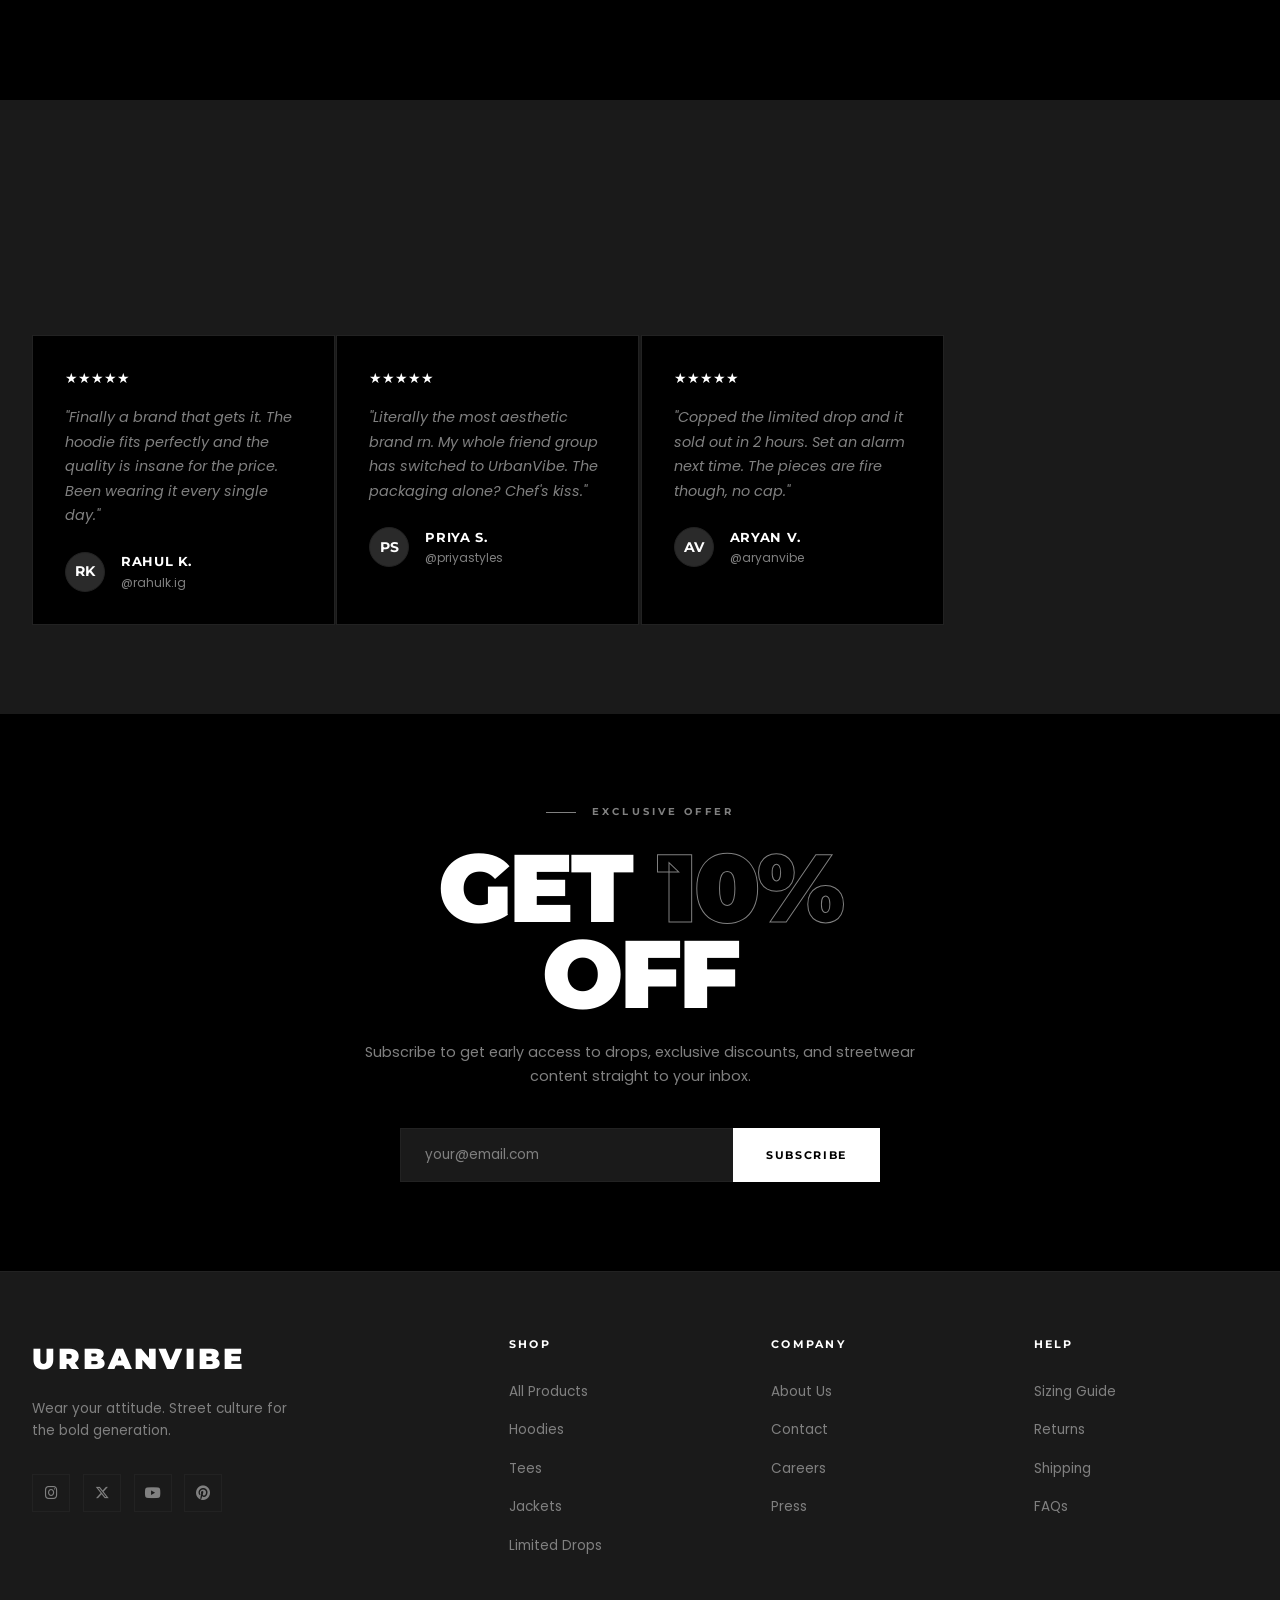
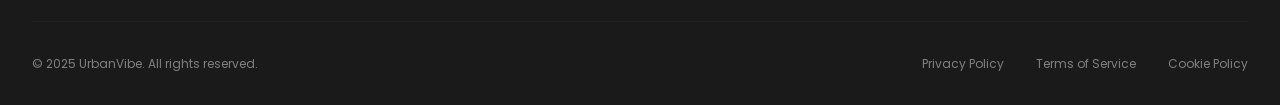
==== commit 49450b5a: "Update index.html" ====
--- a/urbanvibe/index.html
+++ b/urbanvibe/index.html
@@ -75,6 +75,18 @@
     .collection-item:hover .collection-bg {
       transform: scale(1.05);
     }
+    .nav-logo{
+  display:flex;
+  align-items:center;
+  gap:10px;
+  text-decoration:none;
+}
+
+.logo-img{
+  width:40px;
+  height:40px;
+  object-fit:contain;
+}
  </style>
 
 <!-- Google tag (gtag.js) -->
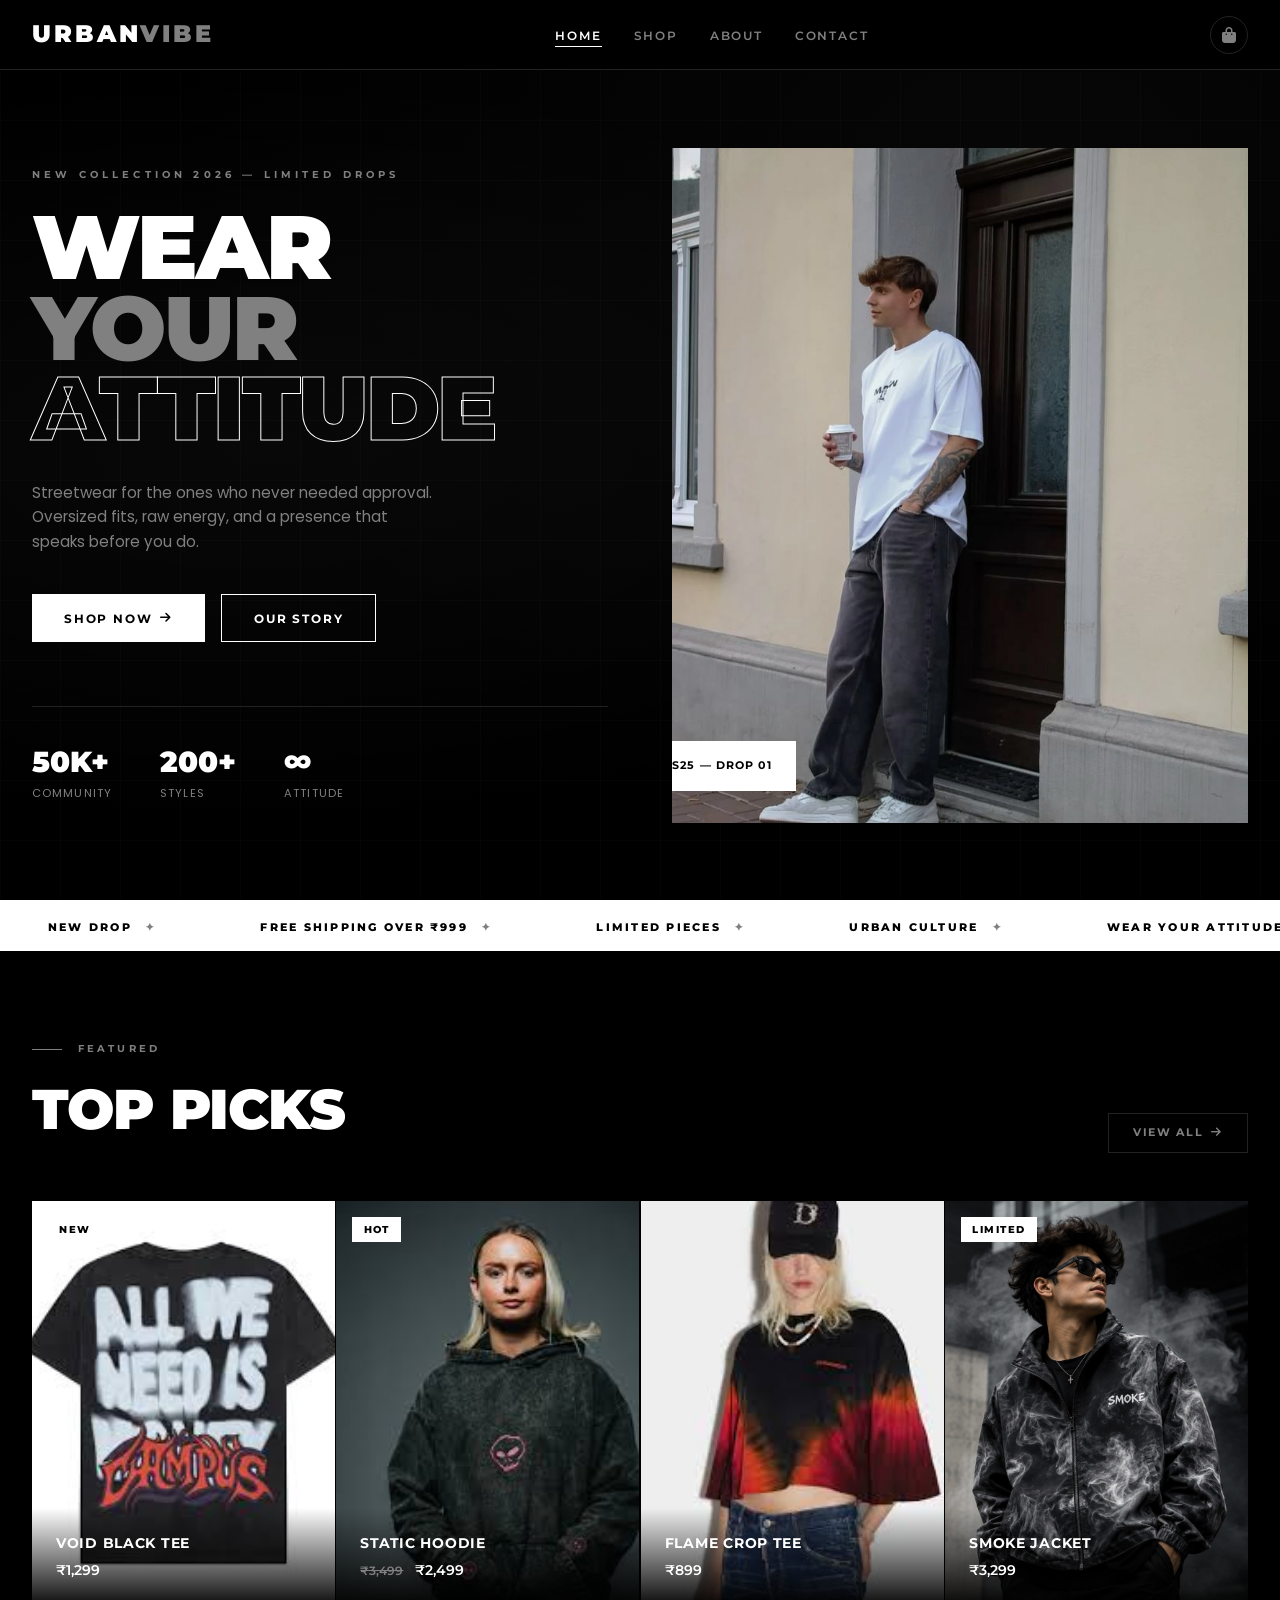
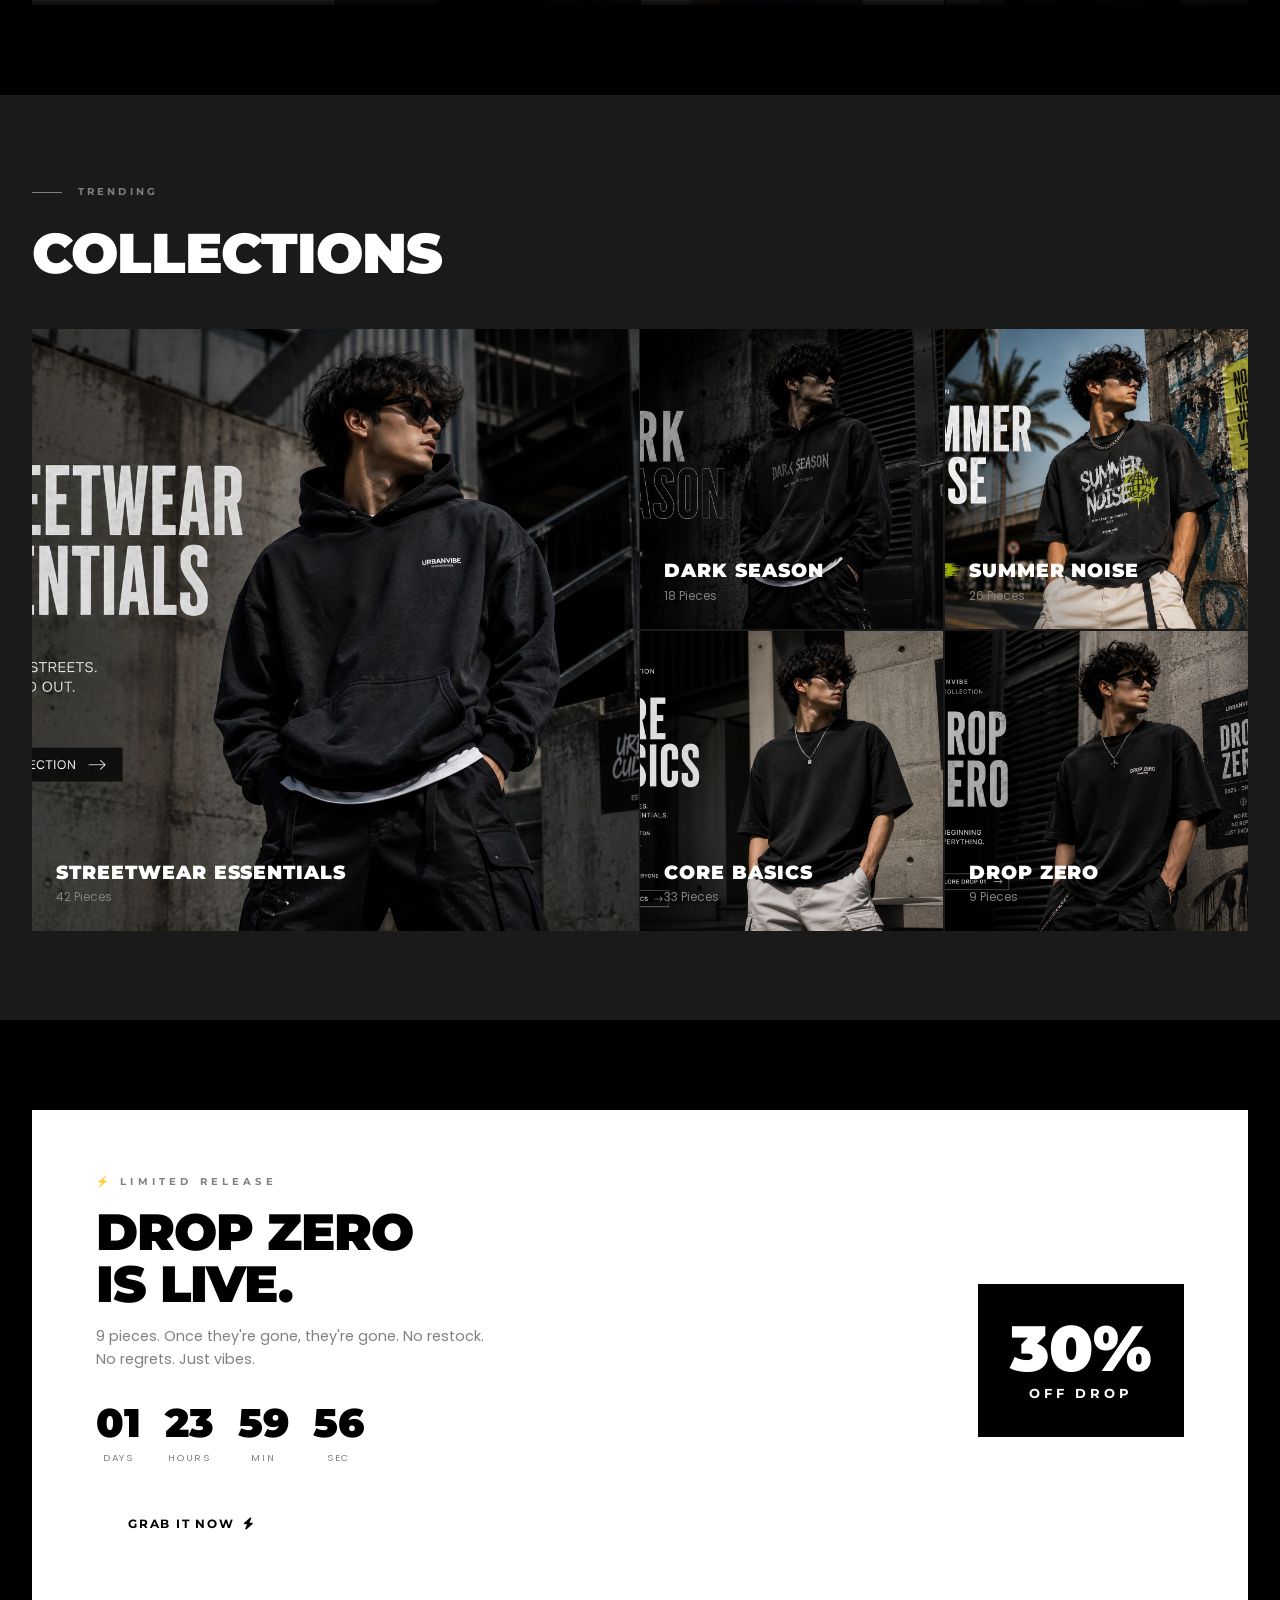
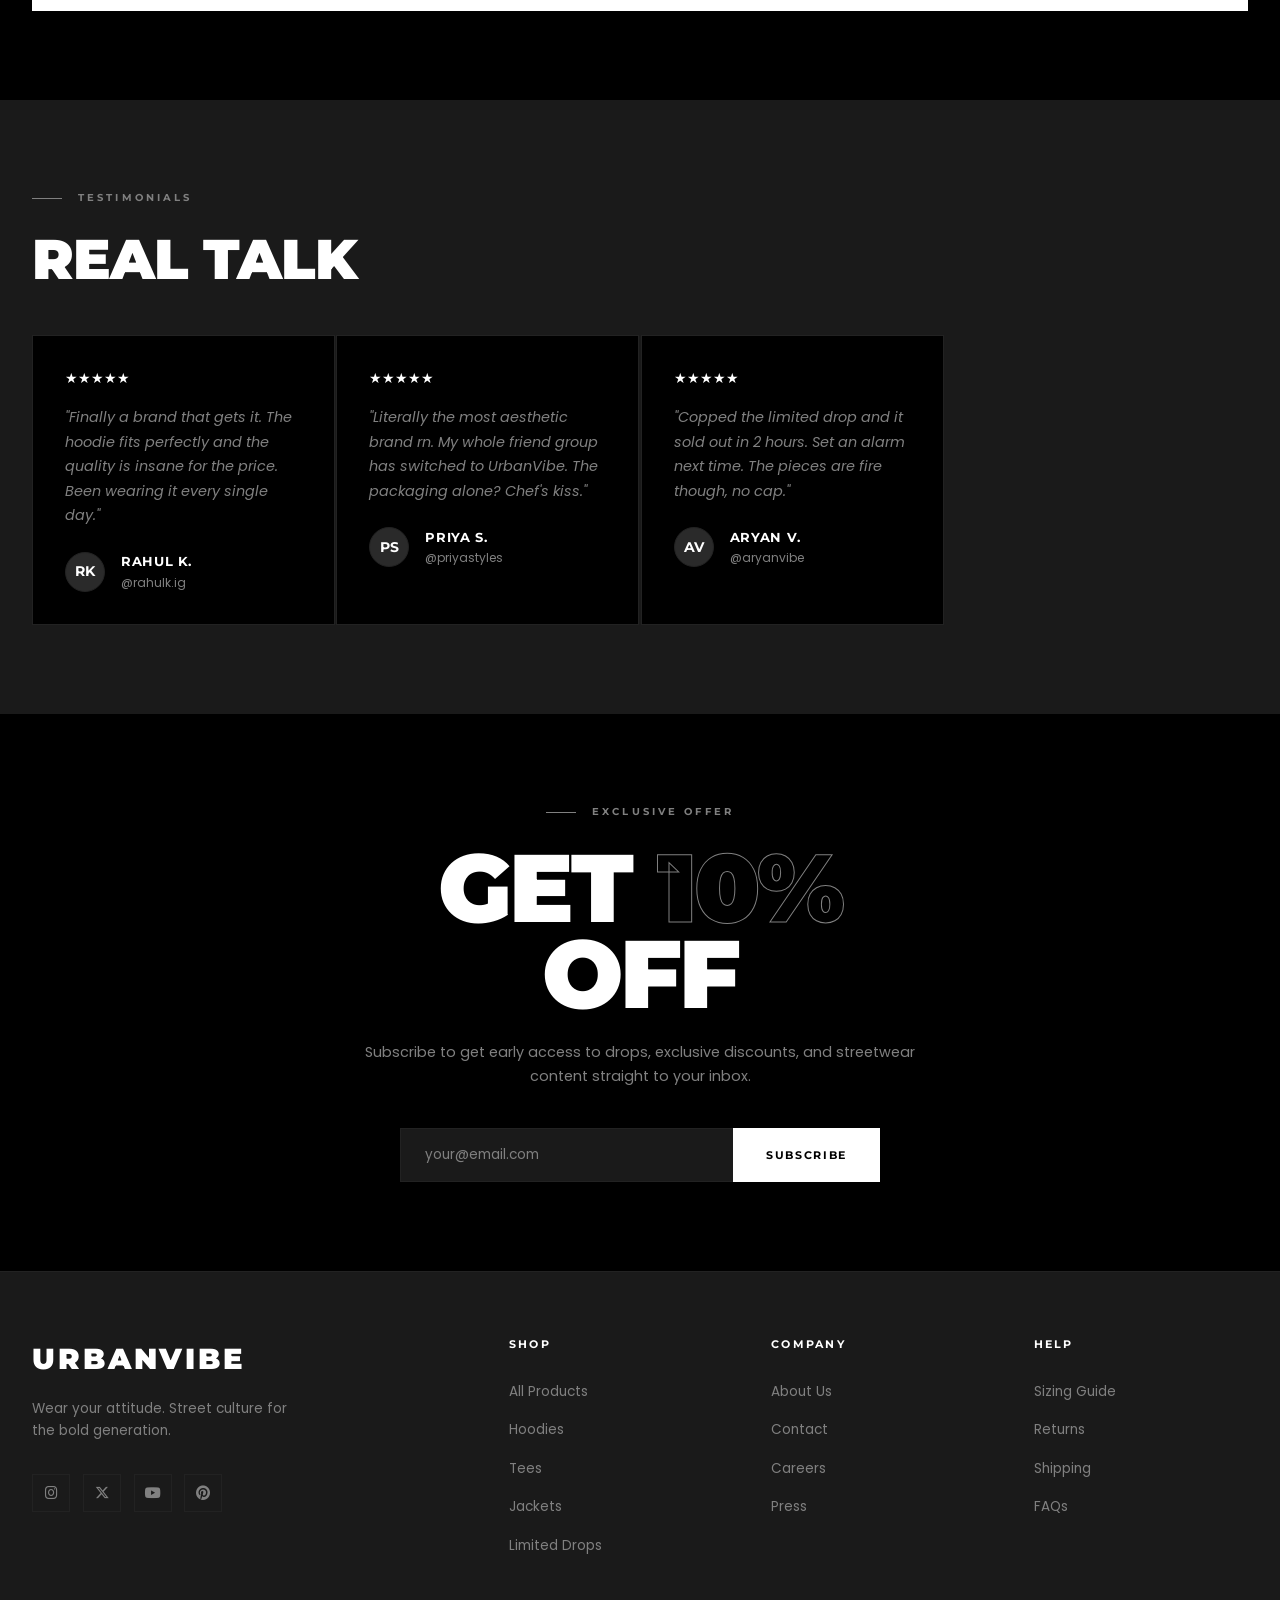
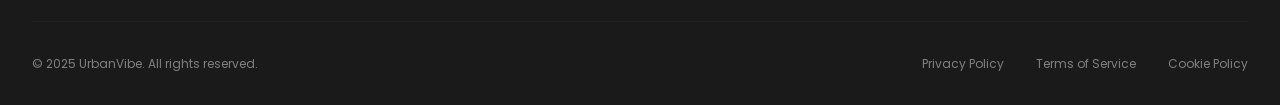
==== commit b17c00f5: "Update index.html" ====
--- a/urbanvibe/index.html
+++ b/urbanvibe/index.html
@@ -75,18 +75,7 @@
     .collection-item:hover .collection-bg {
       transform: scale(1.05);
     }
-    .nav-logo{
-  display:flex;
-  align-items:center;
-  gap:10px;
-  text-decoration:none;
-}
-
-.logo-img{
-  width:40px;
-  height:40px;
-  object-fit:contain;
-}
+    
  </style>
 
 <!-- Google tag (gtag.js) -->
@@ -104,7 +93,7 @@
 
 <!-- NAVBAR -->
 <nav class="navbar" role="navigation" aria-label="Main navigation">
-  <img src="logo.png" alt="UrbanVibe Logo" class="logo-img">
+  
   <a href="index.html" class="nav-logo" aria-label="UrbanVibe Home">Urban<span>Vibe</span></a>
   <ul class="nav-links" role="list">
     <li><a href="index.html" aria-current="page">Home</a></li>
